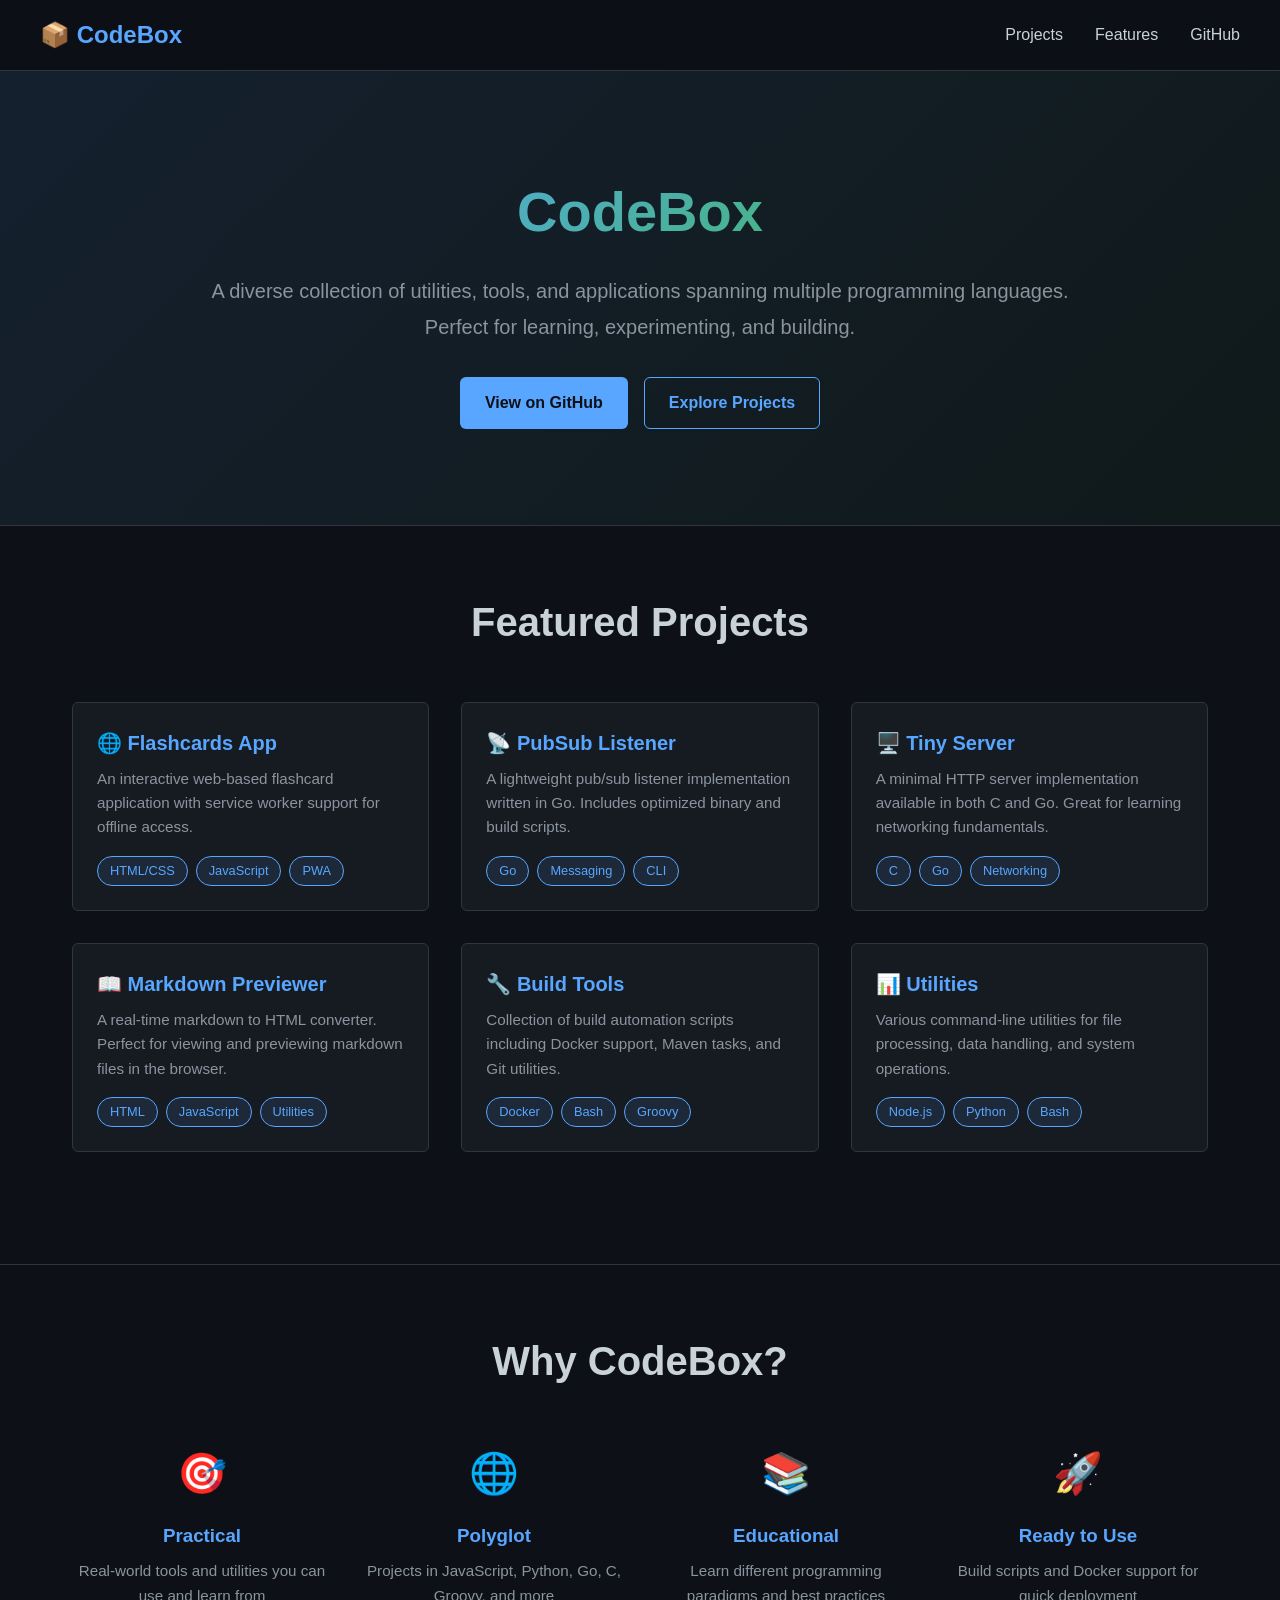
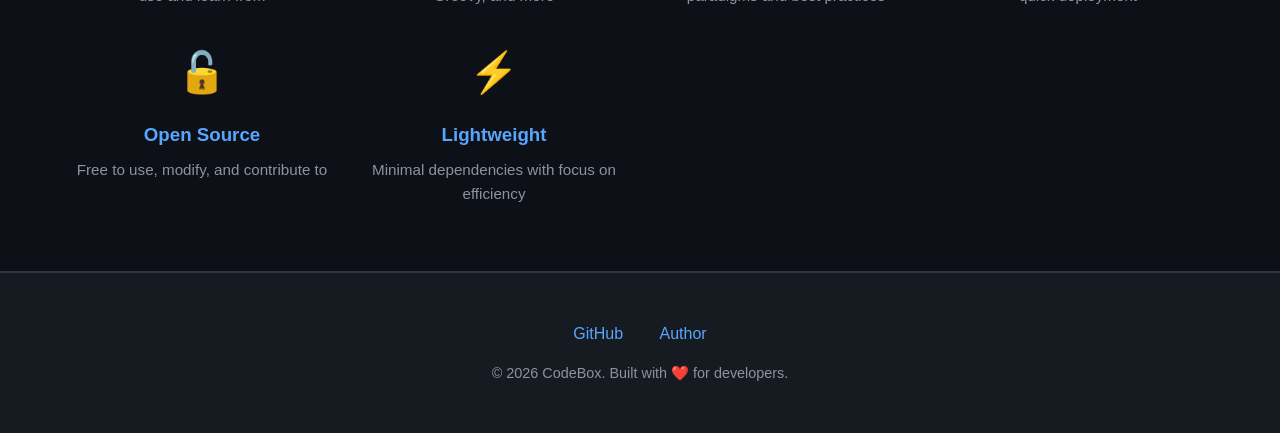
==== docs/index.html @ 5e27cca3 "feat: add initial HTML structure and styling for CodeBox homepage" ====
<!DOCTYPE html>
<html lang="en">
<head>
    <meta charset="UTF-8">
    <meta name="viewport" content="width=device-width, initial-scale=1.0">
    <title>CodeBox - Diverse Utilities & Tools Repository</title>
    <style>
        * {
            margin: 0;
            padding: 0;
            box-sizing: border-box;
        }

        :root {
            --primary: #0d1117;
            --secondary: #161b22;
            --tertiary: #21262d;
            --accent: #58a6ff;
            --accent-hover: #79c0ff;
            --text: #c9d1d9;
            --text-secondary: #8b949e;
            --success: #3fb950;
            --border: #30363d;
        }

        html {
            scroll-behavior: smooth;
        }

        body {
            font-family: -apple-system, BlinkMacSystemFont, 'Segoe UI', Helvetica, Arial, sans-serif;
            background-color: var(--primary);
            color: var(--text);
            line-height: 1.6;
        }

        /* Navigation */
        nav {
            position: sticky;
            top: 0;
            background: rgba(13, 17, 23, 0.95);
            backdrop-filter: blur(10px);
            border-bottom: 1px solid var(--border);
            padding: 1rem 2rem;
            z-index: 1000;
        }

        .nav-container {
            max-width: 1200px;
            margin: 0 auto;
            display: flex;
            justify-content: space-between;
            align-items: center;
        }

        .nav-logo {
            font-size: 1.5rem;
            font-weight: bold;
            color: var(--accent);
            text-decoration: none;
        }

        .nav-links {
            display: flex;
            gap: 2rem;
            list-style: none;
        }

        .nav-links a {
            color: var(--text);
            text-decoration: none;
            transition: color 0.3s;
        }

        .nav-links a:hover {
            color: var(--accent-hover);
        }

        /* Hero Section */
        .hero {
            background: linear-gradient(135deg, rgba(88, 166, 255, 0.1) 0%, rgba(63, 185, 80, 0.05) 100%);
            border-bottom: 1px solid var(--border);
            padding: 6rem 2rem;
            text-align: center;
        }

        .hero-container {
            max-width: 900px;
            margin: 0 auto;
        }

        .hero h1 {
            font-size: 3.5rem;
            margin-bottom: 1rem;
            background: linear-gradient(135deg, var(--accent) 0%, var(--success) 100%);
            -webkit-background-clip: text;
            -webkit-text-fill-color: transparent;
            background-clip: text;
        }

        .hero p {
            font-size: 1.25rem;
            color: var(--text-secondary);
            margin-bottom: 2rem;
            line-height: 1.8;
        }

        .hero-buttons {
            display: flex;
            gap: 1rem;
            justify-content: center;
            flex-wrap: wrap;
        }

        .btn {
            padding: 0.75rem 1.5rem;
            border-radius: 6px;
            text-decoration: none;
            font-weight: 600;
            transition: all 0.3s;
            border: 1px solid transparent;
            cursor: pointer;
        }

        .btn-primary {
            background-color: var(--accent);
            color: var(--primary);
        }

        .btn-primary:hover {
            background-color: var(--accent-hover);
            transform: translateY(-2px);
        }

        .btn-secondary {
            background-color: transparent;
            color: var(--accent);
            border-color: var(--accent);
        }

        .btn-secondary:hover {
            background-color: rgba(88, 166, 255, 0.1);
            transform: translateY(-2px);
        }

        /* Main Content */
        .container {
            max-width: 1200px;
            margin: 0 auto;
            padding: 0 2rem;
        }

        /* Projects Section */
        .projects {
            padding: 4rem 2rem;
            border-bottom: 1px solid var(--border);
        }

        .section-title {
            font-size: 2.5rem;
            margin-bottom: 3rem;
            text-align: center;
        }

        .projects-grid {
            display: grid;
            grid-template-columns: repeat(auto-fit, minmax(300px, 1fr));
            gap: 2rem;
            margin-bottom: 3rem;
        }

        .project-card {
            background: var(--secondary);
            border: 1px solid var(--border);
            border-radius: 6px;
            padding: 1.5rem;
            transition: all 0.3s;
            position: relative;
            overflow: hidden;
        }

        .project-card::before {
            content: '';
            position: absolute;
            top: 0;
            left: 0;
            right: 0;
            height: 3px;
            background: linear-gradient(90deg, var(--accent), var(--success));
            transform: scaleX(0);
            transform-origin: left;
            transition: transform 0.3s;
        }

        .project-card:hover {
            border-color: var(--accent);
            background: var(--tertiary);
            transform: translateY(-4px);
        }

        .project-card:hover::before {
            transform: scaleX(1);
        }

        .project-card h3 {
            color: var(--accent);
            margin-bottom: 0.5rem;
            font-size: 1.25rem;
        }

        .project-card p {
            color: var(--text-secondary);
            margin-bottom: 1rem;
            font-size: 0.95rem;
        }

        .project-tags {
            display: flex;
            gap: 0.5rem;
            flex-wrap: wrap;
        }

        .tag {
            background: rgba(88, 166, 255, 0.1);
            color: var(--accent);
            padding: 0.25rem 0.75rem;
            border-radius: 20px;
            font-size: 0.8rem;
            border: 1px solid var(--accent);
        }

        /* Features Section */
        .features {
            padding: 4rem 2rem;
            border-bottom: 1px solid var(--border);
        }

        .features-grid {
            display: grid;
            grid-template-columns: repeat(auto-fit, minmax(250px, 1fr));
            gap: 2rem;
        }

        .feature-item {
            text-align: center;
        }

        .feature-icon {
            font-size: 2.5rem;
            margin-bottom: 1rem;
        }

        .feature-item h3 {
            margin-bottom: 0.5rem;
            color: var(--accent);
        }

        .feature-item p {
            color: var(--text-secondary);
            font-size: 0.95rem;
        }

        /* Footer */
        footer {
            background: var(--secondary);
            border-top: 1px solid var(--border);
            padding: 3rem 2rem;
            text-align: center;
        }

        .footer-content {
            max-width: 1200px;
            margin: 0 auto;
        }

        .footer-links {
            margin-bottom: 1rem;
        }

        .footer-links a {
            color: var(--accent);
            text-decoration: none;
            margin: 0 1rem;
            transition: color 0.3s;
        }

        .footer-links a:hover {
            color: var(--accent-hover);
        }

        .footer-text {
            color: var(--text-secondary);
            font-size: 0.9rem;
        }

        /* Responsive */
        @media (max-width: 768px) {
            .hero h1 {
                font-size: 2rem;
            }

            .hero p {
                font-size: 1rem;
            }

            .nav-links {
                gap: 1rem;
                font-size: 0.9rem;
            }

            .hero-buttons {
                flex-direction: column;
            }

            .btn {
                width: 100%;
            }
        }

        /* Scroll animations */
        @keyframes fadeInUp {
            from {
                opacity: 0;
                transform: translateY(20px);
            }
            to {
                opacity: 1;
                transform: translateY(0);
            }
        }

        .project-card {
            animation: fadeInUp 0.6s ease-out backwards;
        }

        .project-card:nth-child(1) { animation-delay: 0.1s; }
        .project-card:nth-child(2) { animation-delay: 0.2s; }
        .project-card:nth-child(3) { animation-delay: 0.3s; }
        .project-card:nth-child(4) { animation-delay: 0.4s; }
        .project-card:nth-child(5) { animation-delay: 0.5s; }
    </style>
</head>
<body>
    <!-- Navigation -->
    <nav>
        <div class="nav-container">
            <a href="#" class="nav-logo">📦 CodeBox</a>
            <ul class="nav-links">
                <li><a href="#projects">Projects</a></li>
                <li><a href="#features">Features</a></li>
                <li><a href="https://github.com/anusrnm/codebox" target="_blank">GitHub</a></li>
            </ul>
        </div>
    </nav>

    <!-- Hero Section -->
    <section class="hero">
        <div class="hero-container">
            <h1>CodeBox</h1>
            <p>A diverse collection of utilities, tools, and applications spanning multiple programming languages. Perfect for learning, experimenting, and building.</p>
            <div class="hero-buttons">
                <a href="https://github.com/anusrnm/codebox" class="btn btn-primary">View on GitHub</a>
                <a href="#projects" class="btn btn-secondary">Explore Projects</a>
            </div>
        </div>
    </section>

    <!-- Projects Section -->
    <section class="projects" id="projects">
        <div class="container">
            <h2 class="section-title">Featured Projects</h2>
            <div class="projects-grid">
                <div class="project-card">
                    <h3>🌐 Flashcards App</h3>
                    <p>An interactive web-based flashcard application with service worker support for offline access.</p>
                    <div class="project-tags">
                        <span class="tag">HTML/CSS</span>
                        <span class="tag">JavaScript</span>
                        <span class="tag">PWA</span>
                    </div>
                </div>

                <div class="project-card">
                    <h3>📡 PubSub Listener</h3>
                    <p>A lightweight pub/sub listener implementation written in Go. Includes optimized binary and build scripts.</p>
                    <div class="project-tags">
                        <span class="tag">Go</span>
                        <span class="tag">Messaging</span>
                        <span class="tag">CLI</span>
                    </div>
                </div>

                <div class="project-card">
                    <h3>🖥️ Tiny Server</h3>
                    <p>A minimal HTTP server implementation available in both C and Go. Great for learning networking fundamentals.</p>
                    <div class="project-tags">
                        <span class="tag">C</span>
                        <span class="tag">Go</span>
                        <span class="tag">Networking</span>
                    </div>
                </div>

                <div class="project-card">
                    <h3>📖 Markdown Previewer</h3>
                    <p>A real-time markdown to HTML converter. Perfect for viewing and previewing markdown files in the browser.</p>
                    <div class="project-tags">
                        <span class="tag">HTML</span>
                        <span class="tag">JavaScript</span>
                        <span class="tag">Utilities</span>
                    </div>
                </div>

                <div class="project-card">
                    <h3>🔧 Build Tools</h3>
                    <p>Collection of build automation scripts including Docker support, Maven tasks, and Git utilities.</p>
                    <div class="project-tags">
                        <span class="tag">Docker</span>
                        <span class="tag">Bash</span>
                        <span class="tag">Groovy</span>
                    </div>
                </div>

                <div class="project-card">
                    <h3>📊 Utilities</h3>
                    <p>Various command-line utilities for file processing, data handling, and system operations.</p>
                    <div class="project-tags">
                        <span class="tag">Node.js</span>
                        <span class="tag">Python</span>
                        <span class="tag">Bash</span>
                    </div>
                </div>
            </div>
        </div>
    </section>

    <!-- Features Section -->
    <section class="features" id="features">
        <div class="container">
            <h2 class="section-title">Why CodeBox?</h2>
            <div class="features-grid">
                <div class="feature-item">
                    <div class="feature-icon">🎯</div>
                    <h3>Practical</h3>
                    <p>Real-world tools and utilities you can use and learn from</p>
                </div>
                <div class="feature-item">
                    <div class="feature-icon">🌐</div>
                    <h3>Polyglot</h3>
                    <p>Projects in JavaScript, Python, Go, C, Groovy, and more</p>
                </div>
                <div class="feature-item">
                    <div class="feature-icon">📚</div>
                    <h3>Educational</h3>
                    <p>Learn different programming paradigms and best practices</p>
                </div>
                <div class="feature-item">
                    <div class="feature-icon">🚀</div>
                    <h3>Ready to Use</h3>
                    <p>Build scripts and Docker support for quick deployment</p>
                </div>
                <div class="feature-item">
                    <div class="feature-icon">🔓</div>
                    <h3>Open Source</h3>
                    <p>Free to use, modify, and contribute to</p>
                </div>
                <div class="feature-item">
                    <div class="feature-icon">⚡</div>
                    <h3>Lightweight</h3>
                    <p>Minimal dependencies with focus on efficiency</p>
                </div>
            </div>
        </div>
    </section>

    <!-- Footer -->
    <footer>
        <div class="footer-content">
            <div class="footer-links">
                <a href="https://github.com/anusrnm/codebox" target="_blank">GitHub</a>
                <a href="https://github.com/anusrnm" target="_blank">Author</a>
            </div>
            <p class="footer-text">© 2026 CodeBox. Built with ❤️ for developers.</p>
        </div>
    </footer>
</body>
</html>
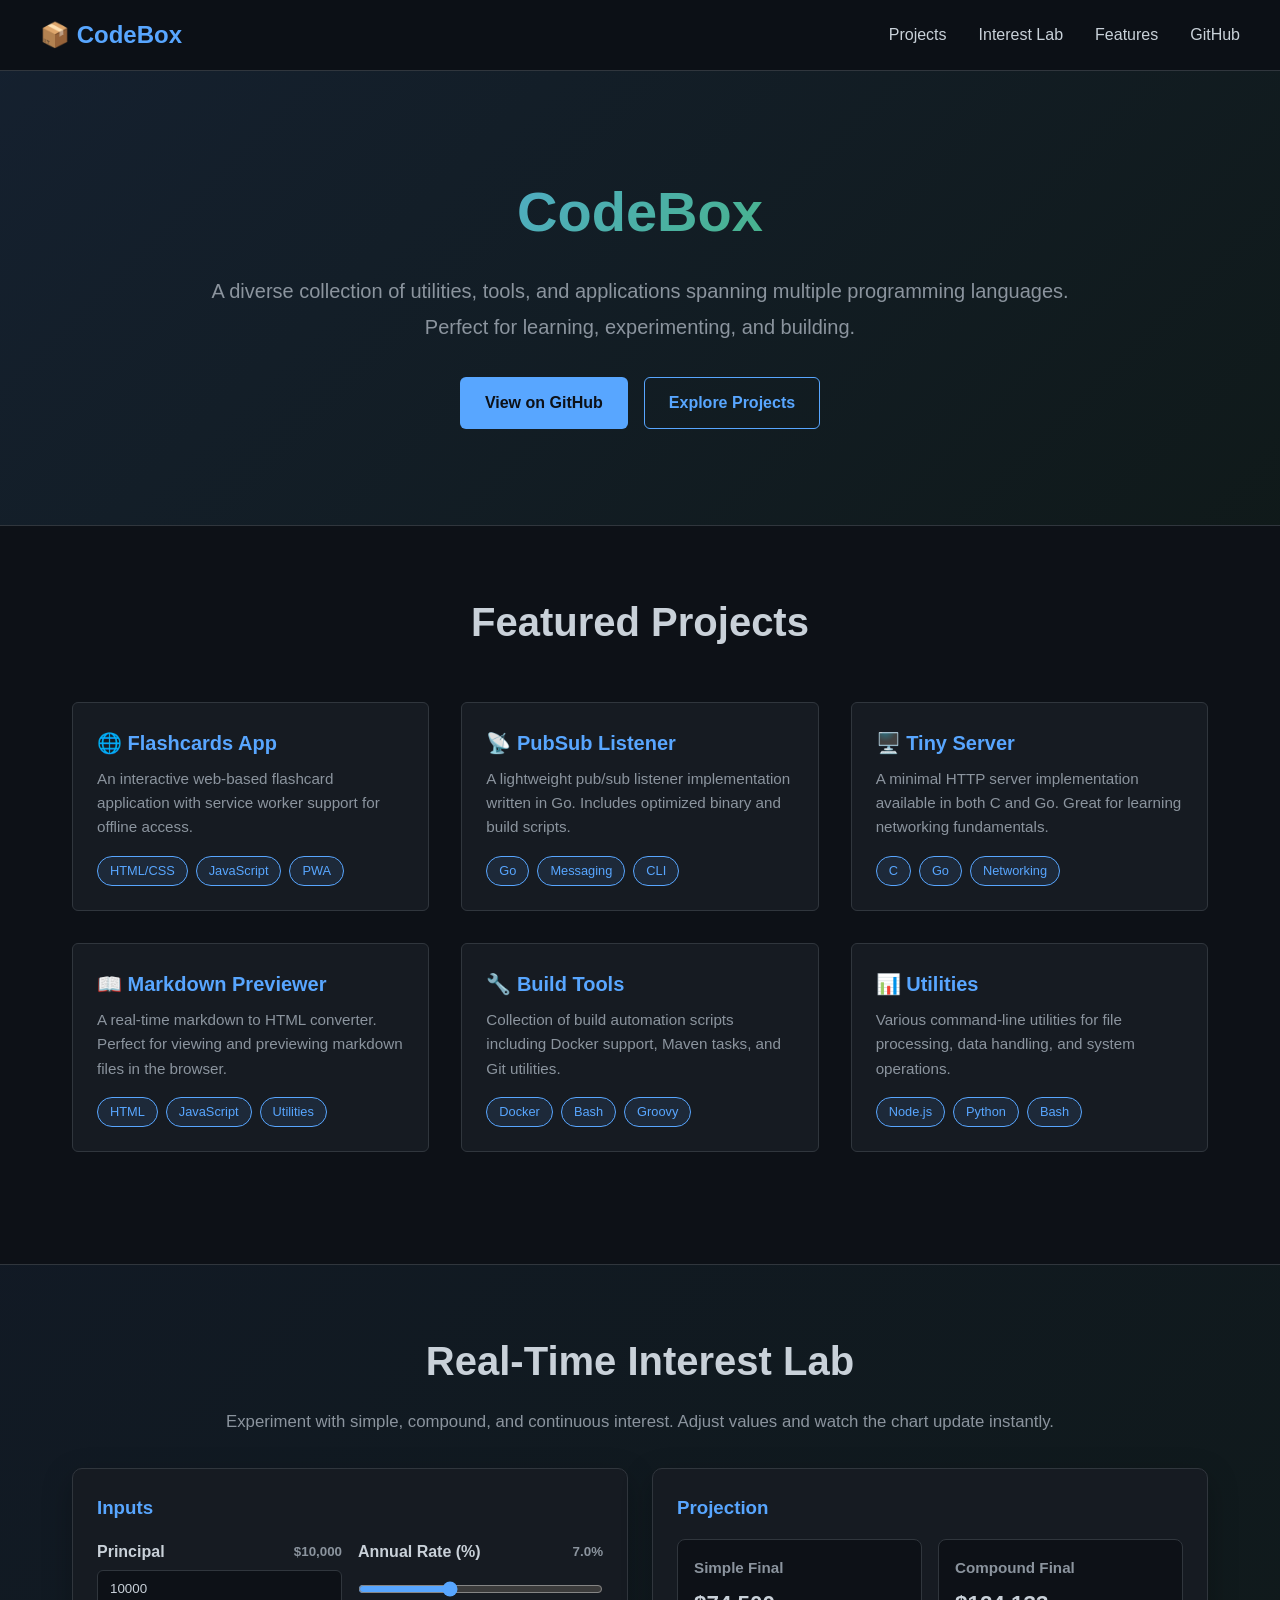
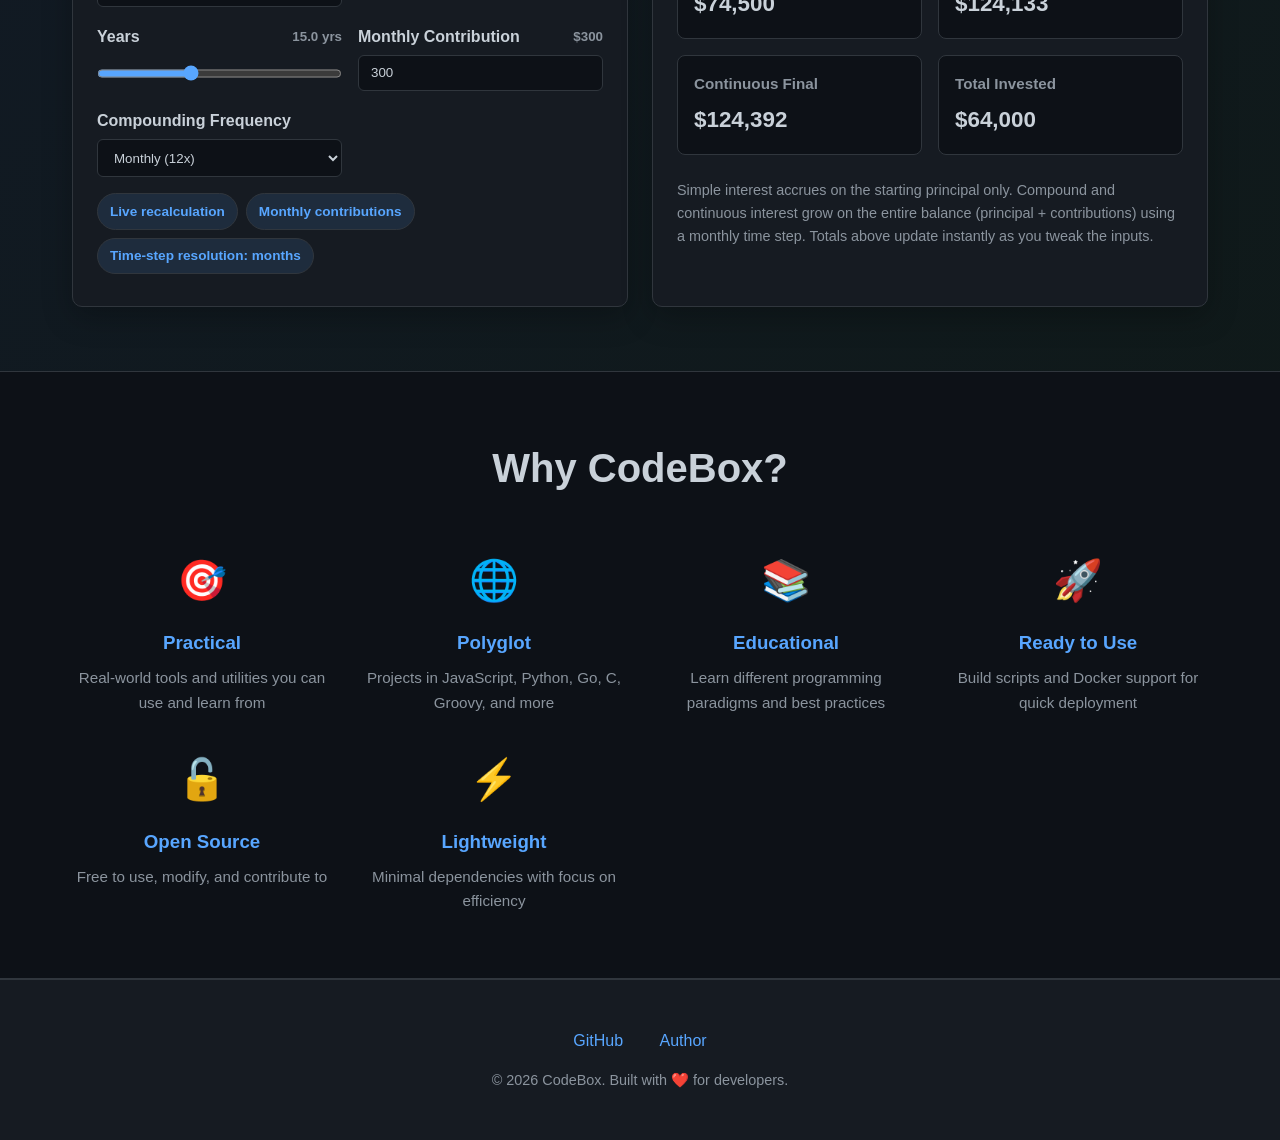
==== commit 8c1576fd: "feat: add Interest Lab section with real-time interest calculations and projections" ====
--- a/docs/index.html
+++ b/docs/index.html
@@ -291,6 +291,130 @@
         .footer-text {
             color: var(--text-secondary);
             font-size: 0.9rem;
+        }
+
+        /* Interest Lab */
+        .interest {
+            padding: 4rem 2rem;
+            border-bottom: 1px solid var(--border);
+            background: linear-gradient(135deg, rgba(88, 166, 255, 0.06) 0%, rgba(63, 185, 80, 0.05) 100%);
+        }
+
+        .interest .section-title {
+            margin-bottom: 1rem;
+        }
+
+        .section-lead {
+            color: var(--text-secondary);
+            text-align: center;
+            margin-bottom: 2rem;
+            font-size: 1.05rem;
+        }
+
+        .interest-grid {
+            display: grid;
+            grid-template-columns: repeat(auto-fit, minmax(320px, 1fr));
+            gap: 1.5rem;
+        }
+
+        .panel {
+            background: var(--secondary);
+            border: 1px solid var(--border);
+            border-radius: 10px;
+            padding: 1.5rem;
+            box-shadow: 0 10px 30px rgba(0, 0, 0, 0.25);
+        }
+
+        .panel h3 {
+            color: var(--accent);
+            margin-bottom: 1rem;
+        }
+
+        .controls-grid {
+            display: grid;
+            grid-template-columns: repeat(auto-fit, minmax(240px, 1fr));
+            gap: 1rem;
+        }
+
+        .field {
+            display: flex;
+            flex-direction: column;
+            gap: 0.35rem;
+        }
+
+        .field label {
+            color: var(--text);
+            font-weight: 600;
+            display: flex;
+            justify-content: space-between;
+            align-items: center;
+        }
+
+        .field small {
+            color: var(--text-secondary);
+        }
+
+        .field input,
+        .field select {
+            background: var(--primary);
+            border: 1px solid var(--border);
+            color: var(--text);
+            padding: 0.6rem 0.75rem;
+            border-radius: 6px;
+            outline: none;
+        }
+
+        .field input[type="range"] {
+            accent-color: var(--accent);
+            cursor: pointer;
+        }
+
+        .chips {
+            display: flex;
+            gap: 0.5rem;
+            flex-wrap: wrap;
+            margin: 1rem 0 0.5rem;
+        }
+
+        .chip {
+            background: rgba(88, 166, 255, 0.12);
+            color: var(--accent);
+            padding: 0.4rem 0.75rem;
+            border-radius: 999px;
+            border: 1px solid var(--border);
+            font-size: 0.85rem;
+            font-weight: 600;
+        }
+
+        .results-grid {
+            display: grid;
+            grid-template-columns: repeat(auto-fit, minmax(200px, 1fr));
+            gap: 1rem;
+            margin: 1rem 0 1.5rem;
+        }
+
+        .metric {
+            background: var(--primary);
+            border: 1px solid var(--border);
+            border-radius: 8px;
+            padding: 1rem;
+        }
+
+        .metric h4 {
+            color: var(--text-secondary);
+            font-size: 0.95rem;
+            margin-bottom: 0.35rem;
+        }
+
+        .metric .value {
+            font-size: 1.4rem;
+            font-weight: 700;
+        }
+
+        .note {
+            color: var(--text-secondary);
+            font-size: 0.9rem;
+            margin-top: 0.5rem;
         }
 
         /* Responsive */
@@ -347,6 +471,7 @@
             <a href="#" class="nav-logo">📦 CodeBox</a>
             <ul class="nav-links">
                 <li><a href="#projects">Projects</a></li>
+                <li><a href="#interest">Interest Lab</a></li>
                 <li><a href="#features">Features</a></li>
                 <li><a href="https://github.com/anusrnm/codebox" target="_blank">GitHub</a></li>
             </ul>
@@ -433,6 +558,81 @@
         </div>
     </section>
 
+    <!-- Interest Calculator Section -->
+    <section class="interest" id="interest">
+        <div class="container">
+            <h2 class="section-title">Real-Time Interest Lab</h2>
+            <p class="section-lead">Experiment with simple, compound, and continuous interest. Adjust values and watch the chart update instantly.</p>
+
+            <div class="interest-grid">
+                <div class="panel">
+                    <h3>Inputs</h3>
+                    <form id="interestForm" class="controls-grid">
+                        <div class="field">
+                            <label for="principal">Principal <small id="principalLabel"></small></label>
+                            <input type="number" id="principal" name="principal" min="0" step="100" value="10000">
+                        </div>
+
+                        <div class="field">
+                            <label for="rate">Annual Rate (%) <small id="rateLabel"></small></label>
+                            <input type="range" id="rate" name="rate" min="0" max="20" step="0.1" value="7">
+                        </div>
+
+                        <div class="field">
+                            <label for="years">Years <small id="yearsLabel"></small></label>
+                            <input type="range" id="years" name="years" min="1" max="40" step="0.5" value="15">
+                        </div>
+
+                        <div class="field">
+                            <label for="contribution">Monthly Contribution <small id="contributionLabel"></small></label>
+                            <input type="number" id="contribution" name="contribution" min="0" step="50" value="300">
+                        </div>
+
+                        <div class="field">
+                            <label for="frequency">Compounding Frequency</label>
+                            <select id="frequency" name="frequency">
+                                <option value="1">Annual (1x)</option>
+                                <option value="4">Quarterly (4x)</option>
+                                <option value="12" selected>Monthly (12x)</option>
+                                <option value="365">Daily (365x)</option>
+                            </select>
+                        </div>
+                    </form>
+
+                    <div class="chips" aria-hidden="true">
+                        <span class="chip">Live recalculation</span>
+                        <span class="chip">Monthly contributions</span>
+                        <span class="chip">Time-step resolution: months</span>
+                    </div>
+                </div>
+
+                <div class="panel">
+                    <h3>Projection</h3>
+                    <div class="results-grid">
+                        <div class="metric">
+                            <h4>Simple Final</h4>
+                            <div class="value" id="simpleTotal">$0</div>
+                        </div>
+                        <div class="metric">
+                            <h4>Compound Final</h4>
+                            <div class="value" id="compoundTotal">$0</div>
+                        </div>
+                        <div class="metric">
+                            <h4>Continuous Final</h4>
+                            <div class="value" id="continuousTotal">$0</div>
+                        </div>
+                        <div class="metric">
+                            <h4>Total Invested</h4>
+                            <div class="value" id="contributionTotal">$0</div>
+                        </div>
+                    </div>
+
+                    <p class="note">Simple interest accrues on the starting principal only. Compound and continuous interest grow on the entire balance (principal + contributions) using a monthly time step. Totals above update instantly as you tweak the inputs.</p>
+                </div>
+            </div>
+        </div>
+    </section>
+
     <!-- Features Section -->
     <section class="features" id="features">
         <div class="container">
@@ -482,5 +682,95 @@
             <p class="footer-text">© 2026 CodeBox. Built with ❤️ for developers.</p>
         </div>
     </footer>
+
+    <script>
+        (() => {
+            const principalInput = document.getElementById('principal');
+            const rateInput = document.getElementById('rate');
+            const yearsInput = document.getElementById('years');
+            const contributionInput = document.getElementById('contribution');
+            const frequencyInput = document.getElementById('frequency');
+
+            const principalLabel = document.getElementById('principalLabel');
+            const rateLabel = document.getElementById('rateLabel');
+            const yearsLabel = document.getElementById('yearsLabel');
+            const contributionLabel = document.getElementById('contributionLabel');
+
+            const simpleTotal = document.getElementById('simpleTotal');
+            const compoundTotal = document.getElementById('compoundTotal');
+            const continuousTotal = document.getElementById('continuousTotal');
+            const contributionTotal = document.getElementById('contributionTotal');
+
+            const formatCurrency = (value) => value.toLocaleString('en-US', {
+                style: 'currency',
+                currency: 'USD',
+                maximumFractionDigits: 0,
+            });
+
+            const clamp = (value, min) => (Number.isFinite(value) && value >= min ? value : min);
+
+            const computeProjection = (principal, rate, years, monthlyContribution, freq) => {
+                const months = Math.max(1, Math.round(years * 12));
+                const rateDecimal = rate / 100;
+                const compoundMonthlyRate = Math.pow(1 + rateDecimal / freq, freq / 12) - 1;
+                const continuousMonthlyRate = Math.exp(rateDecimal / 12) - 1;
+
+                let simpleInterest = 0;
+                let compoundBalance = principal;
+                let continuousBalance = principal;
+
+                for (let month = 1; month <= months; month += 1) {
+                    simpleInterest += principal * (rateDecimal / 12);
+
+                    compoundBalance = (compoundBalance + monthlyContribution) * (1 + compoundMonthlyRate);
+                    continuousBalance = (continuousBalance + monthlyContribution) * (1 + continuousMonthlyRate);
+                }
+
+                const simpleBalance = principal + simpleInterest + monthlyContribution * months;
+
+                return { simpleBalance, compoundBalance, continuousBalance, months };
+            };
+
+            const update = () => {
+                const principal = clamp(Number(principalInput.value), 0);
+                const rate = clamp(Number(rateInput.value), 0);
+                const years = clamp(Number(yearsInput.value), 1);
+                const contribution = clamp(Number(contributionInput.value), 0);
+                const frequency = clamp(Number(frequencyInput.value), 1);
+
+                principalInput.value = principal;
+                rateInput.value = rate;
+                yearsInput.value = years;
+                contributionInput.value = contribution;
+
+                principalLabel.textContent = formatCurrency(principal);
+                rateLabel.textContent = `${rate.toFixed(1)}%`;
+                yearsLabel.textContent = `${years.toFixed(1)} yrs`;
+                contributionLabel.textContent = formatCurrency(contribution);
+
+                const { simpleBalance, compoundBalance, continuousBalance, months } = computeProjection(
+                    principal,
+                    rate,
+                    years,
+                    contribution,
+                    frequency,
+                );
+
+                const totalContributions = principal + contribution * months;
+
+                simpleTotal.textContent = formatCurrency(simpleBalance);
+                compoundTotal.textContent = formatCurrency(compoundBalance);
+                continuousTotal.textContent = formatCurrency(continuousBalance);
+                contributionTotal.textContent = formatCurrency(totalContributions);
+            };
+
+            [principalInput, rateInput, yearsInput, contributionInput, frequencyInput].forEach((input) => {
+                input.addEventListener('input', update);
+                input.addEventListener('change', update);
+            });
+
+            update();
+        })();
+    </script>
 </body>
 </html>
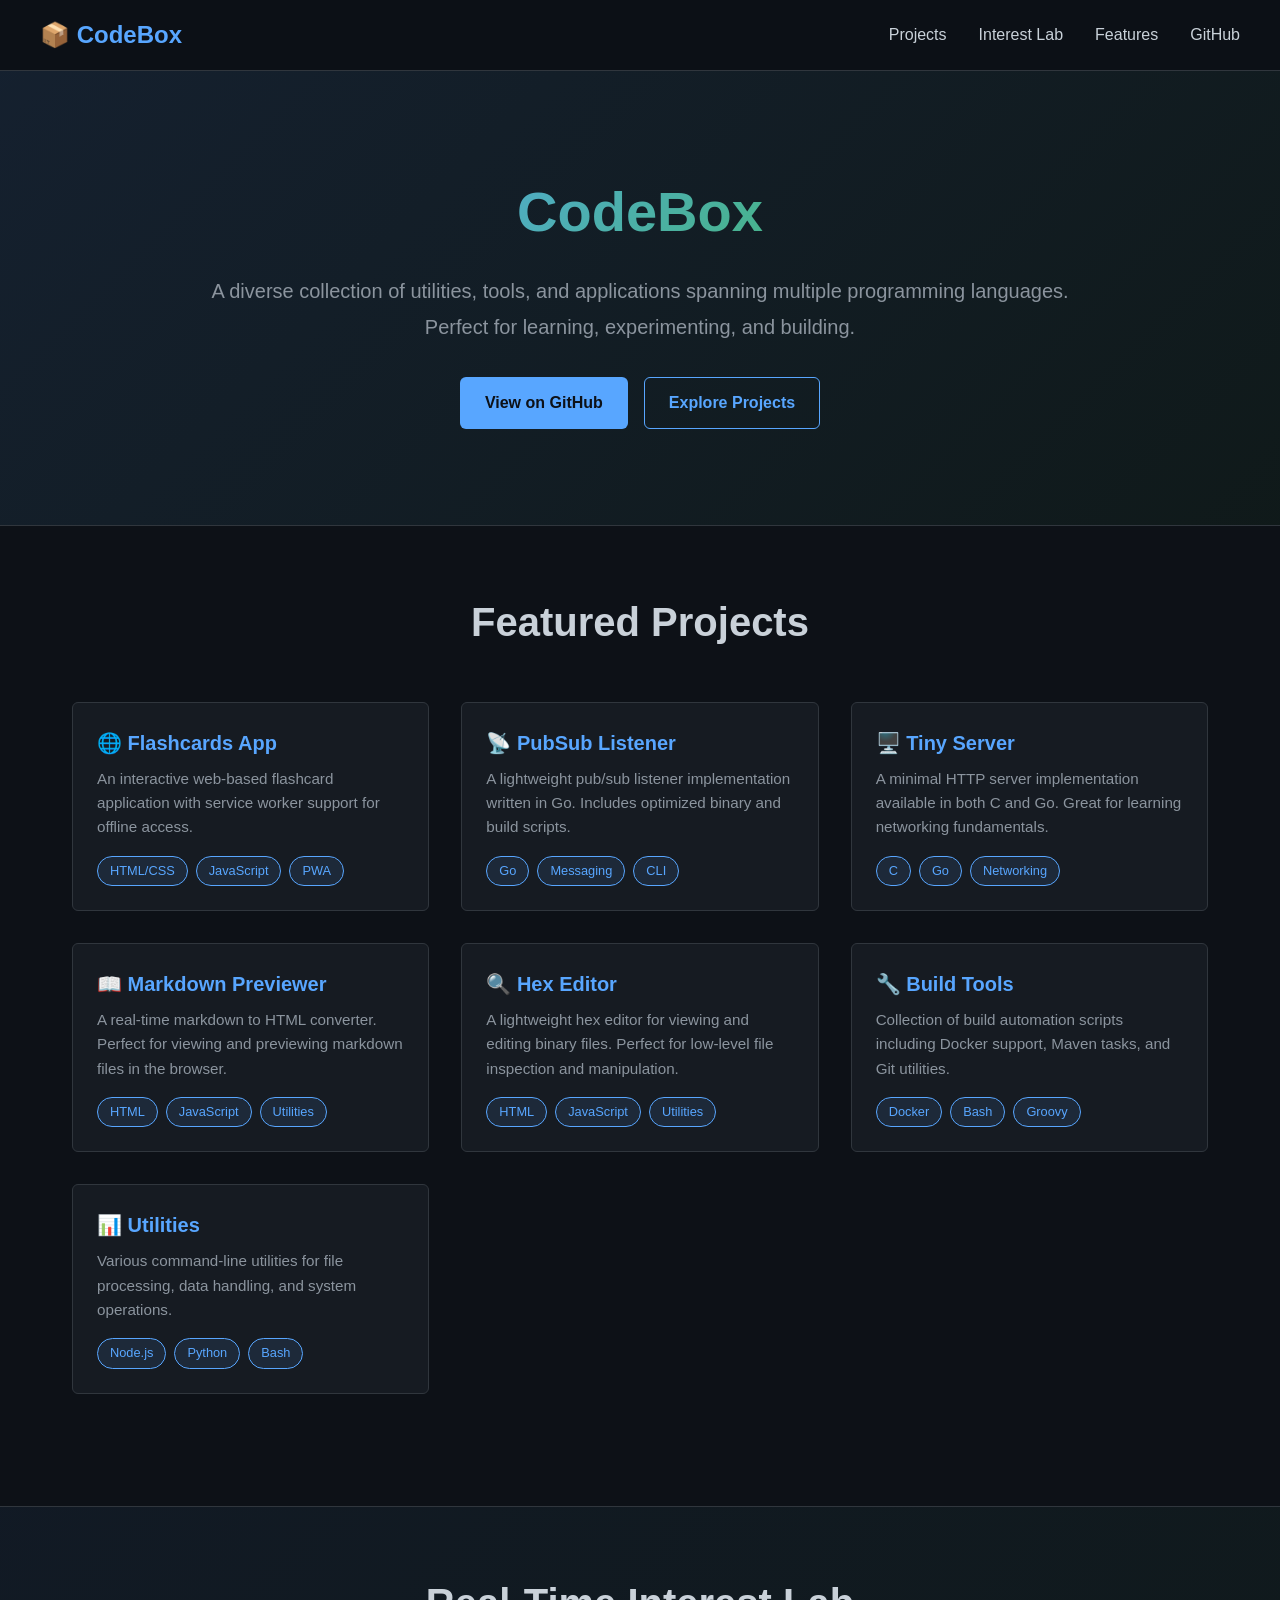
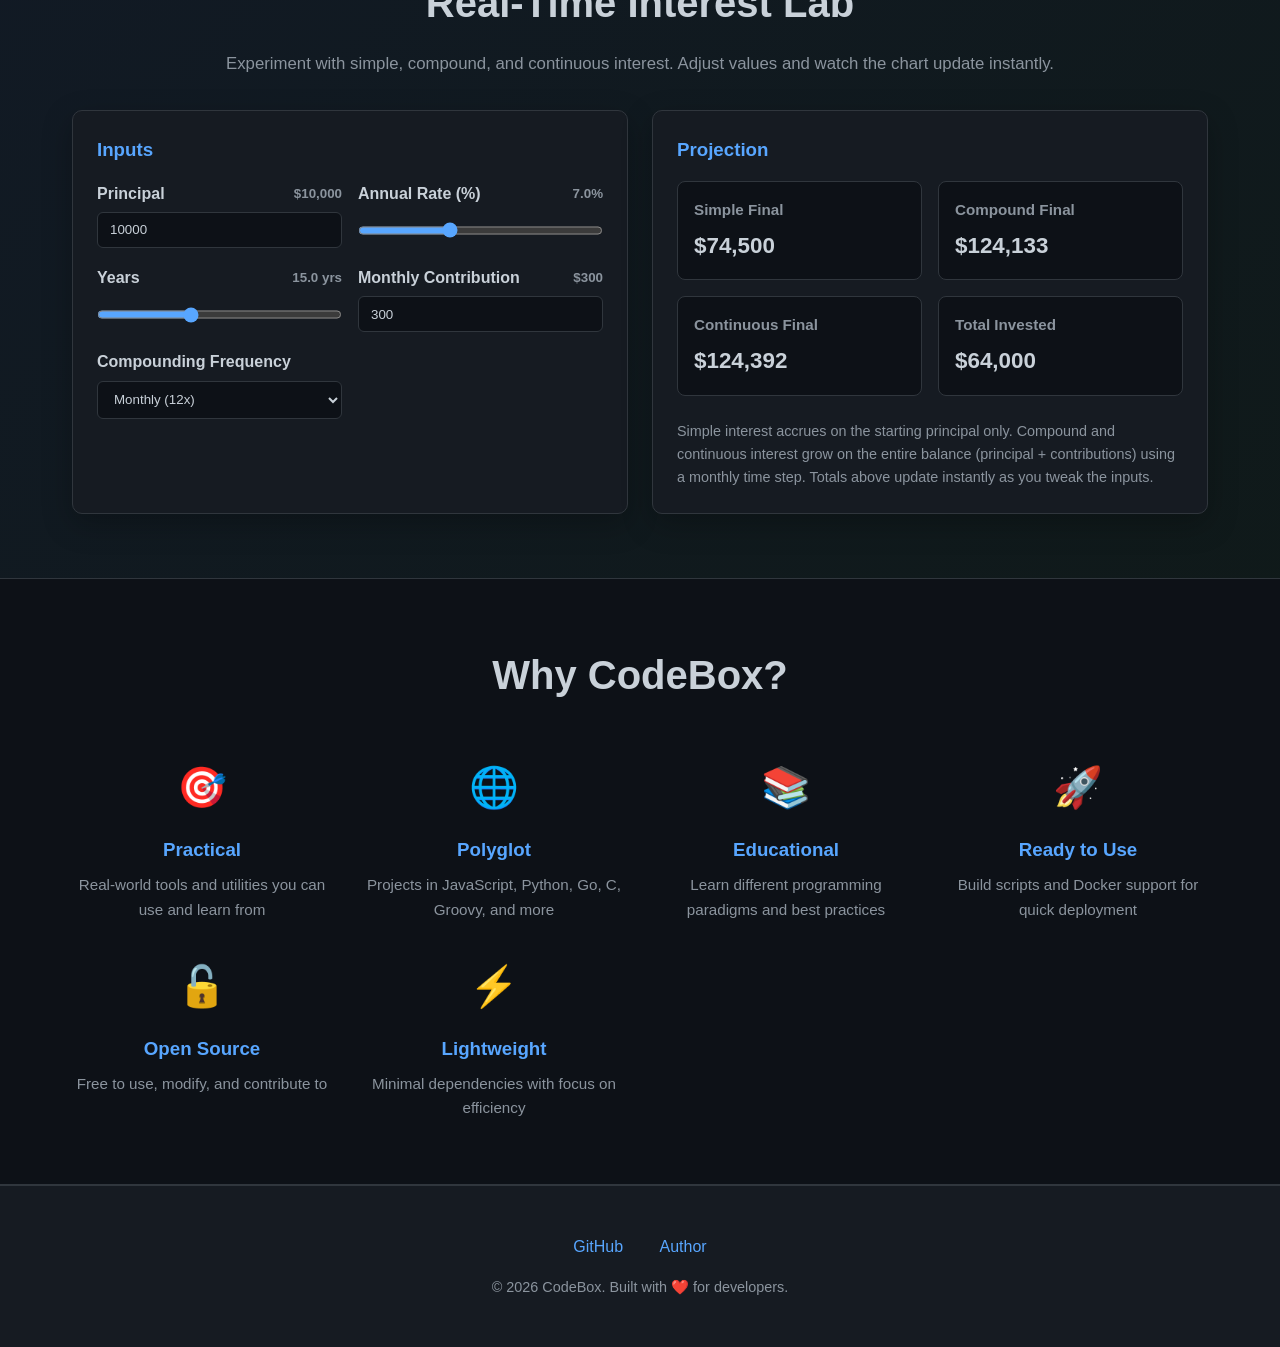
==== commit 1ccb3636: "integrated markdown previewer, hex editor with github pages" ====
--- a/docs/index.html
+++ b/docs/index.html
@@ -202,6 +202,12 @@
             transform: scaleX(1);
         }
 
+        .project-card-link {
+            text-decoration: none;
+            color: inherit;
+            display: block;
+        }
+
         .project-card h3 {
             color: var(--accent);
             margin-bottom: 0.5rem;
@@ -438,6 +444,39 @@
 
             .btn {
                 width: 100%;
+            }
+
+            .projects-grid {
+                grid-template-columns: 1fr;
+                margin-left: auto;
+                margin-right: auto;
+            }
+
+            .project-card {
+                margin-left: auto;
+                margin-right: auto;
+                max-width: 100%;
+            }
+
+            .interest-grid {
+                grid-template-columns: 1fr;
+            }
+
+            .controls-grid {
+                grid-template-columns: 1fr;
+            }
+
+            .results-grid {
+                grid-template-columns: 1fr;
+            }
+
+            .panel {
+                margin-left: auto;
+                margin-right: auto;
+            }
+
+            .features-grid {
+                grid-template-columns: 1fr;
             }
         }
 
@@ -525,7 +564,7 @@
                     </div>
                 </div>
 
-                <div class="project-card">
+                <a href="markdown-previewer.html" class="project-card project-card-link">
                     <h3>📖 Markdown Previewer</h3>
                     <p>A real-time markdown to HTML converter. Perfect for viewing and previewing markdown files in the browser.</p>
                     <div class="project-tags">
@@ -533,7 +572,17 @@
                         <span class="tag">JavaScript</span>
                         <span class="tag">Utilities</span>
                     </div>
-                </div>
+                </a>
+
+                <a href="hex-editor.html" class="project-card project-card-link">
+                    <h3>🔍 Hex Editor</h3>
+                    <p>A lightweight hex editor for viewing and editing binary files. Perfect for low-level file inspection and manipulation.</p>
+                    <div class="project-tags">
+                        <span class="tag">HTML</span>
+                        <span class="tag">JavaScript</span>
+                        <span class="tag">Utilities</span>
+                    </div>
+                </a>
 
                 <div class="project-card">
                     <h3>🔧 Build Tools</h3>
@@ -598,12 +647,6 @@
                             </select>
                         </div>
                     </form>
-
-                    <div class="chips" aria-hidden="true">
-                        <span class="chip">Live recalculation</span>
-                        <span class="chip">Monthly contributions</span>
-                        <span class="chip">Time-step resolution: months</span>
-                    </div>
                 </div>
 
                 <div class="panel">
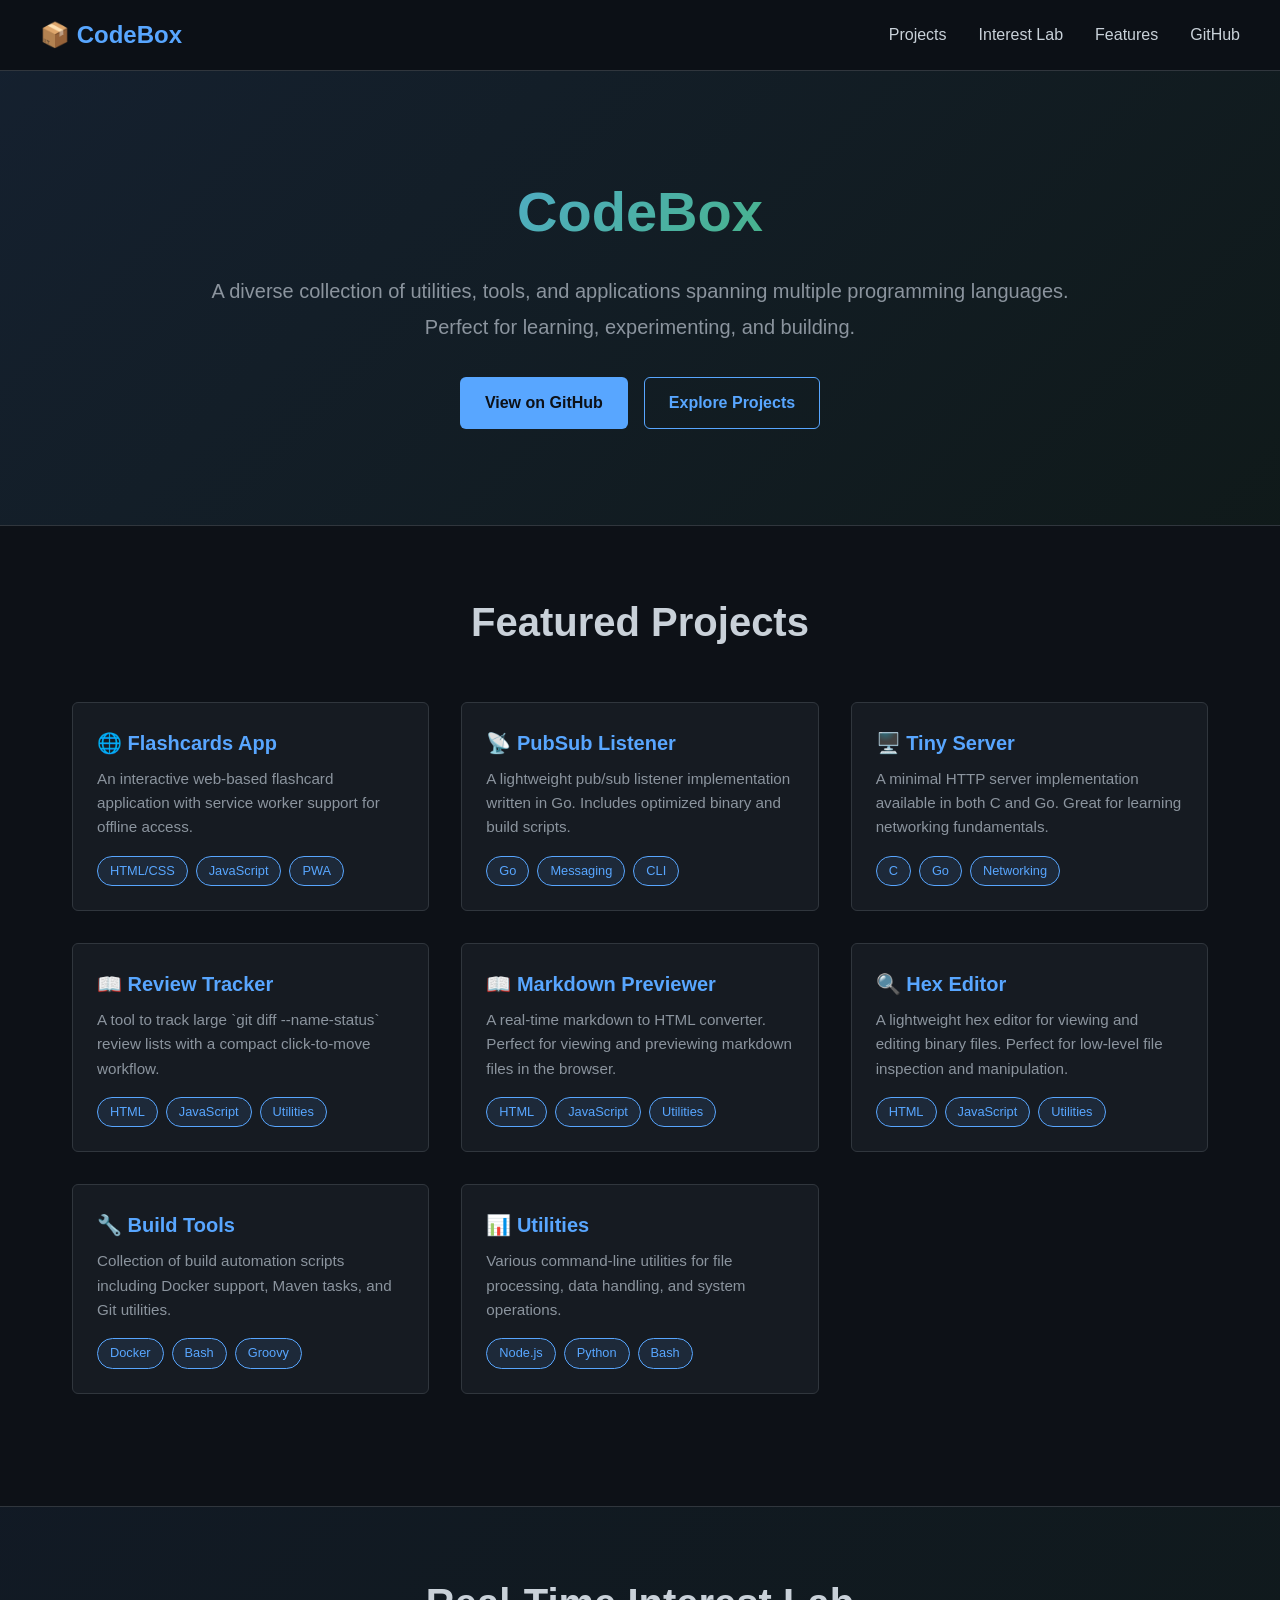
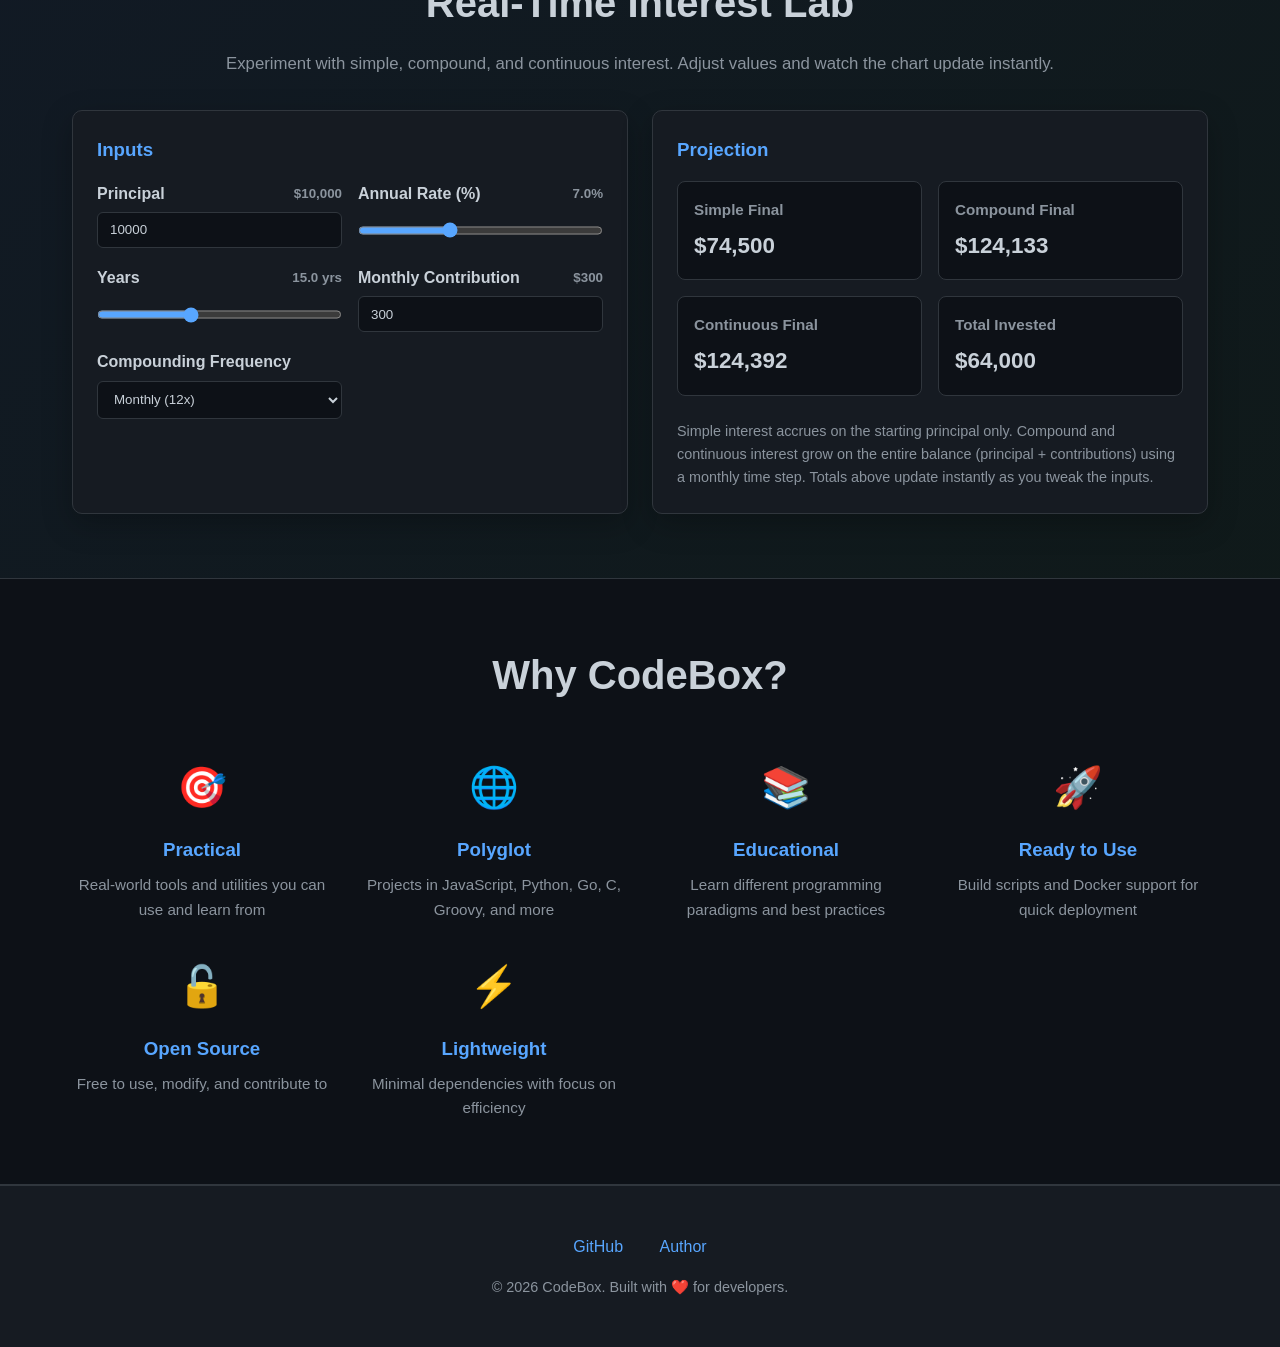
==== commit d3dd12a8: "feat: added review tracker tool" ====
--- a/docs/index.html
+++ b/docs/index.html
@@ -564,6 +564,16 @@
                     </div>
                 </div>
 
+                <a href="review-tracker.html" class="project-card project-card-link">
+                    <h3>📖 Review Tracker</h3>
+                    <p>A tool to track large `git diff --name-status` review lists with a compact click-to-move workflow.</p>
+                    <div class="project-tags">
+                        <span class="tag">HTML</span>
+                        <span class="tag">JavaScript</span>
+                        <span class="tag">Utilities</span>
+                    </div>
+                </a>
+
                 <a href="markdown-previewer.html" class="project-card project-card-link">
                     <h3>📖 Markdown Previewer</h3>
                     <p>A real-time markdown to HTML converter. Perfect for viewing and previewing markdown files in the browser.</p>
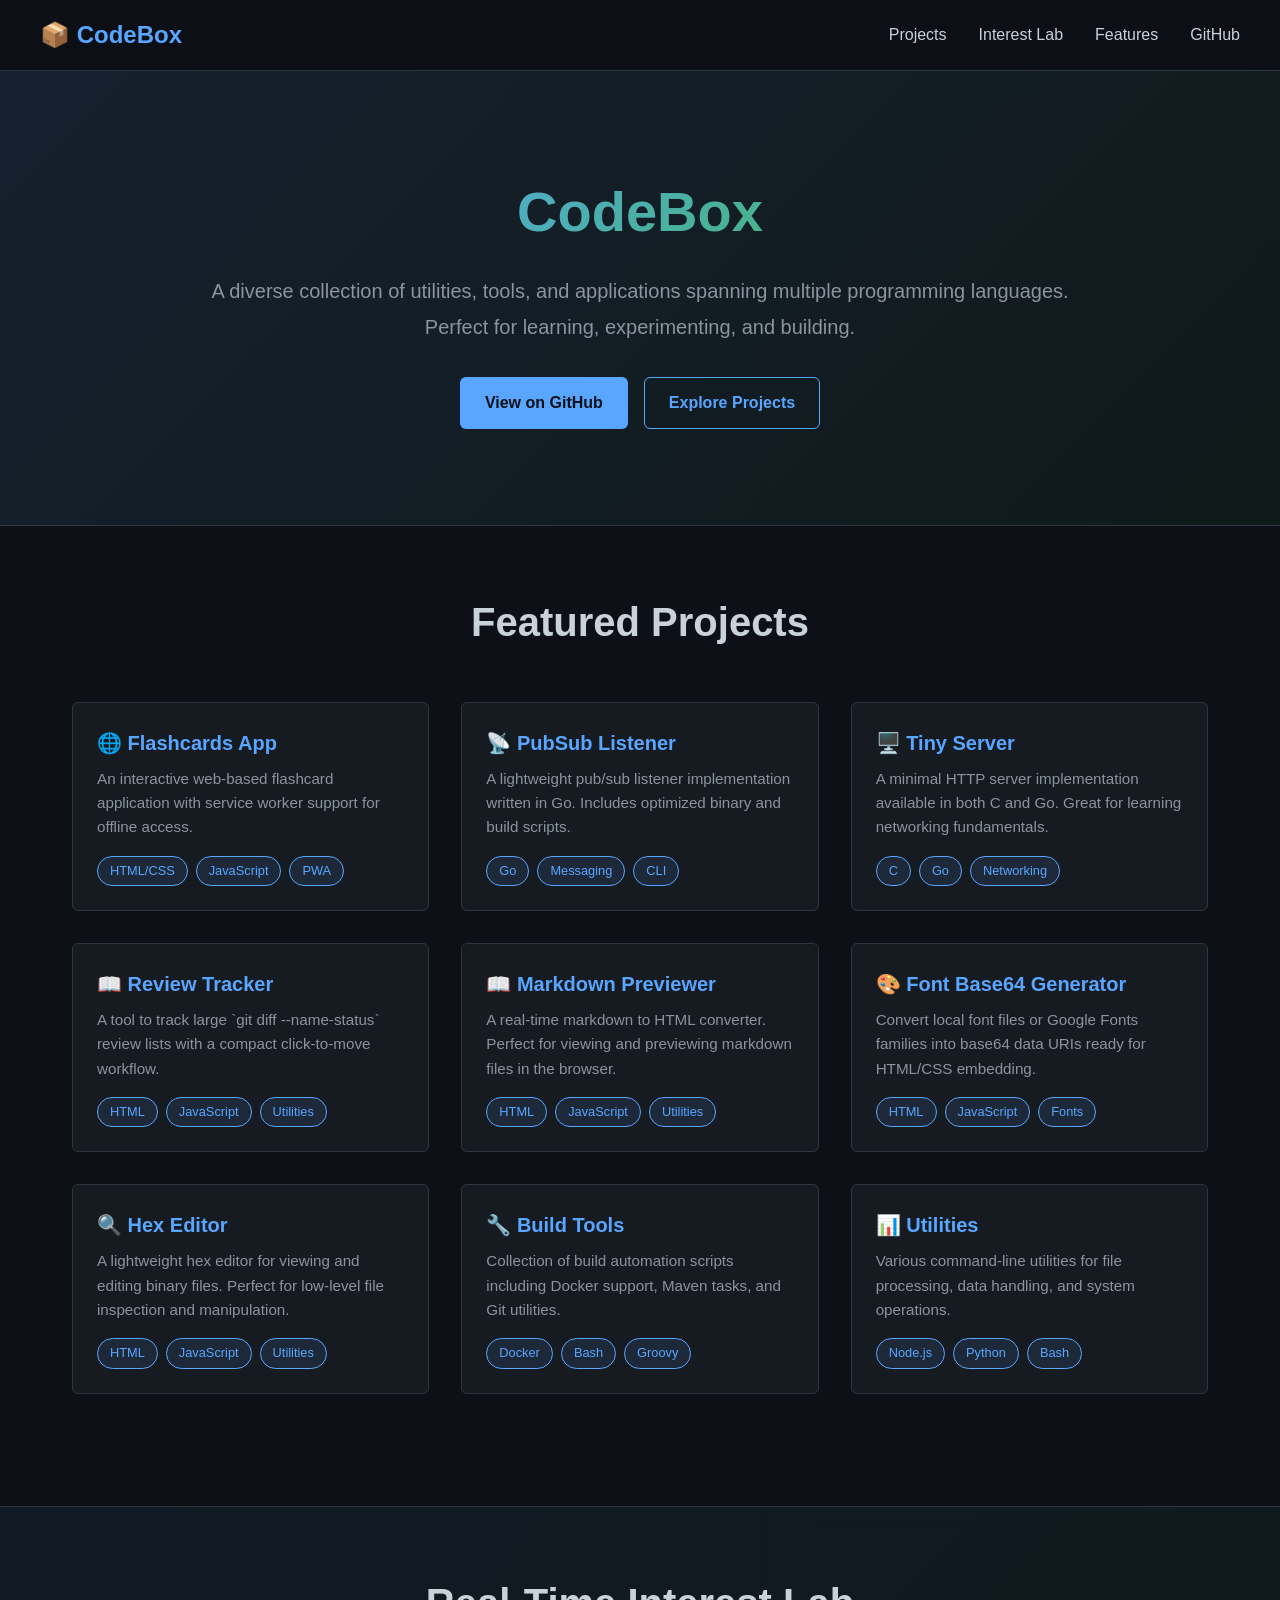
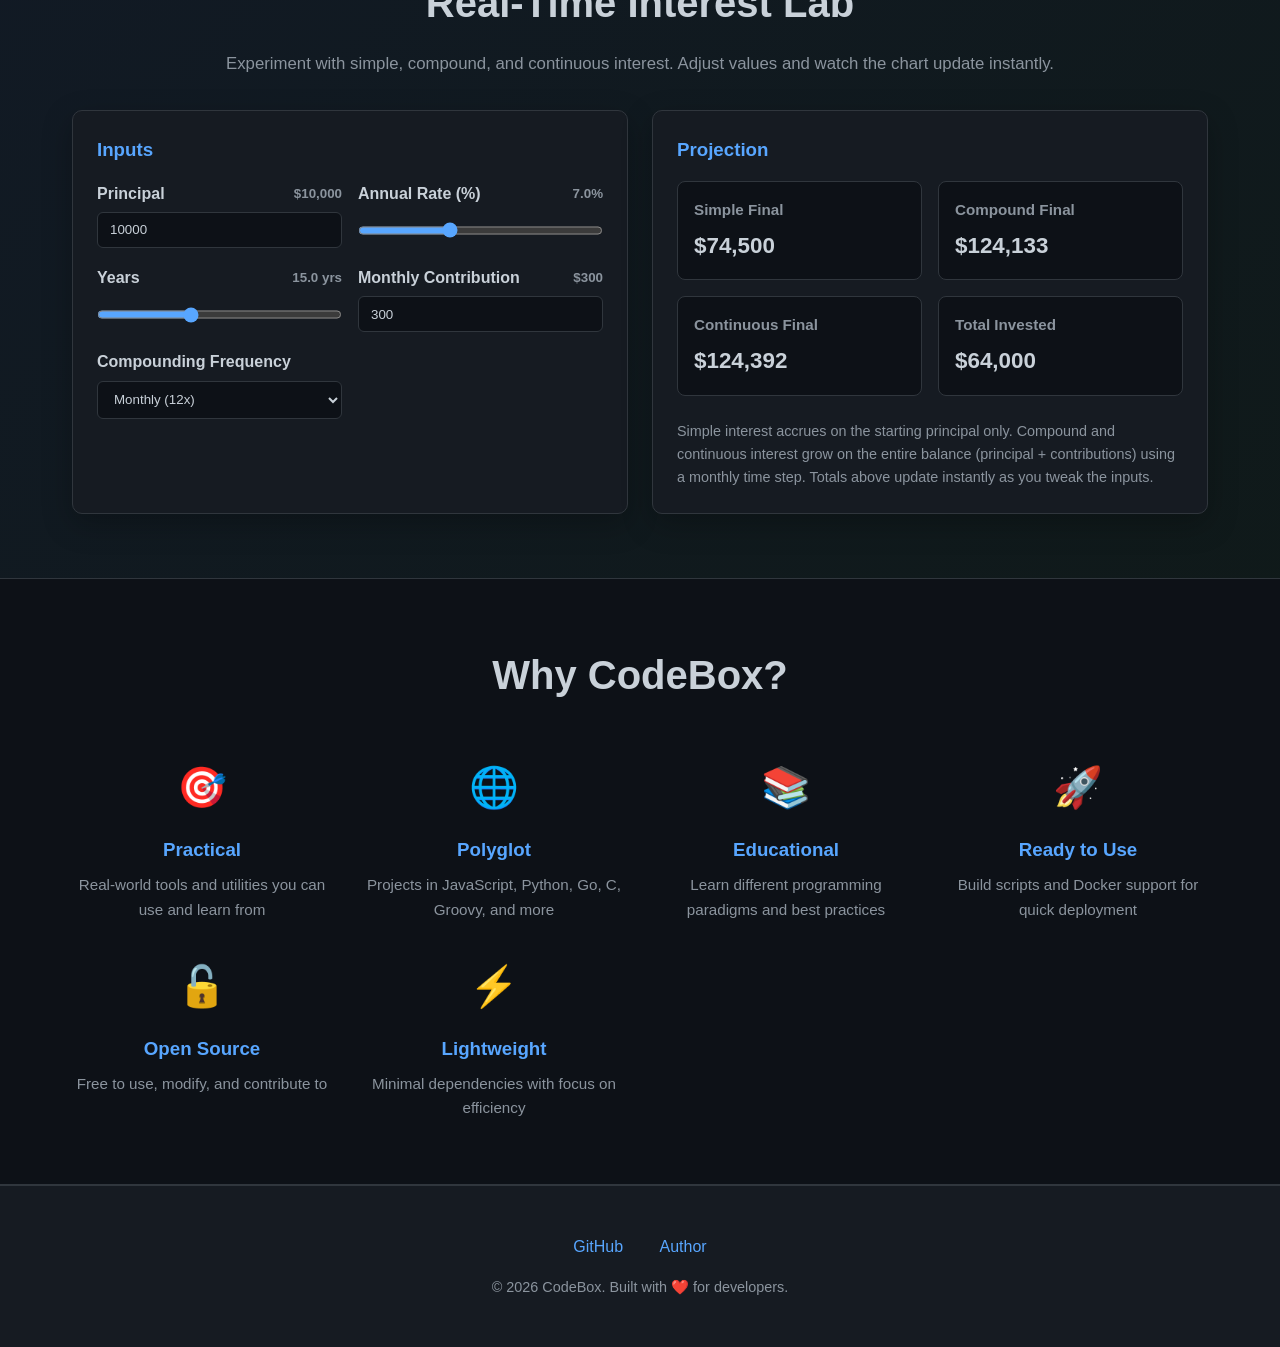
==== commit 49b50893: "feat: add Font Base64 Generator project page" ====
--- a/docs/index.html
+++ b/docs/index.html
@@ -584,6 +584,16 @@
                     </div>
                 </a>
 
+                <a href="font-base64.html" class="project-card project-card-link">
+                    <h3>🎨 Font Base64 Generator</h3>
+                    <p>Convert local font files or Google Fonts families into base64 data URIs ready for HTML/CSS embedding.</p>
+                    <div class="project-tags">
+                        <span class="tag">HTML</span>
+                        <span class="tag">JavaScript</span>
+                        <span class="tag">Fonts</span>
+                    </div>
+                </a>
+
                 <a href="hex-editor.html" class="project-card project-card-link">
                     <h3>🔍 Hex Editor</h3>
                     <p>A lightweight hex editor for viewing and editing binary files. Perfect for low-level file inspection and manipulation.</p>
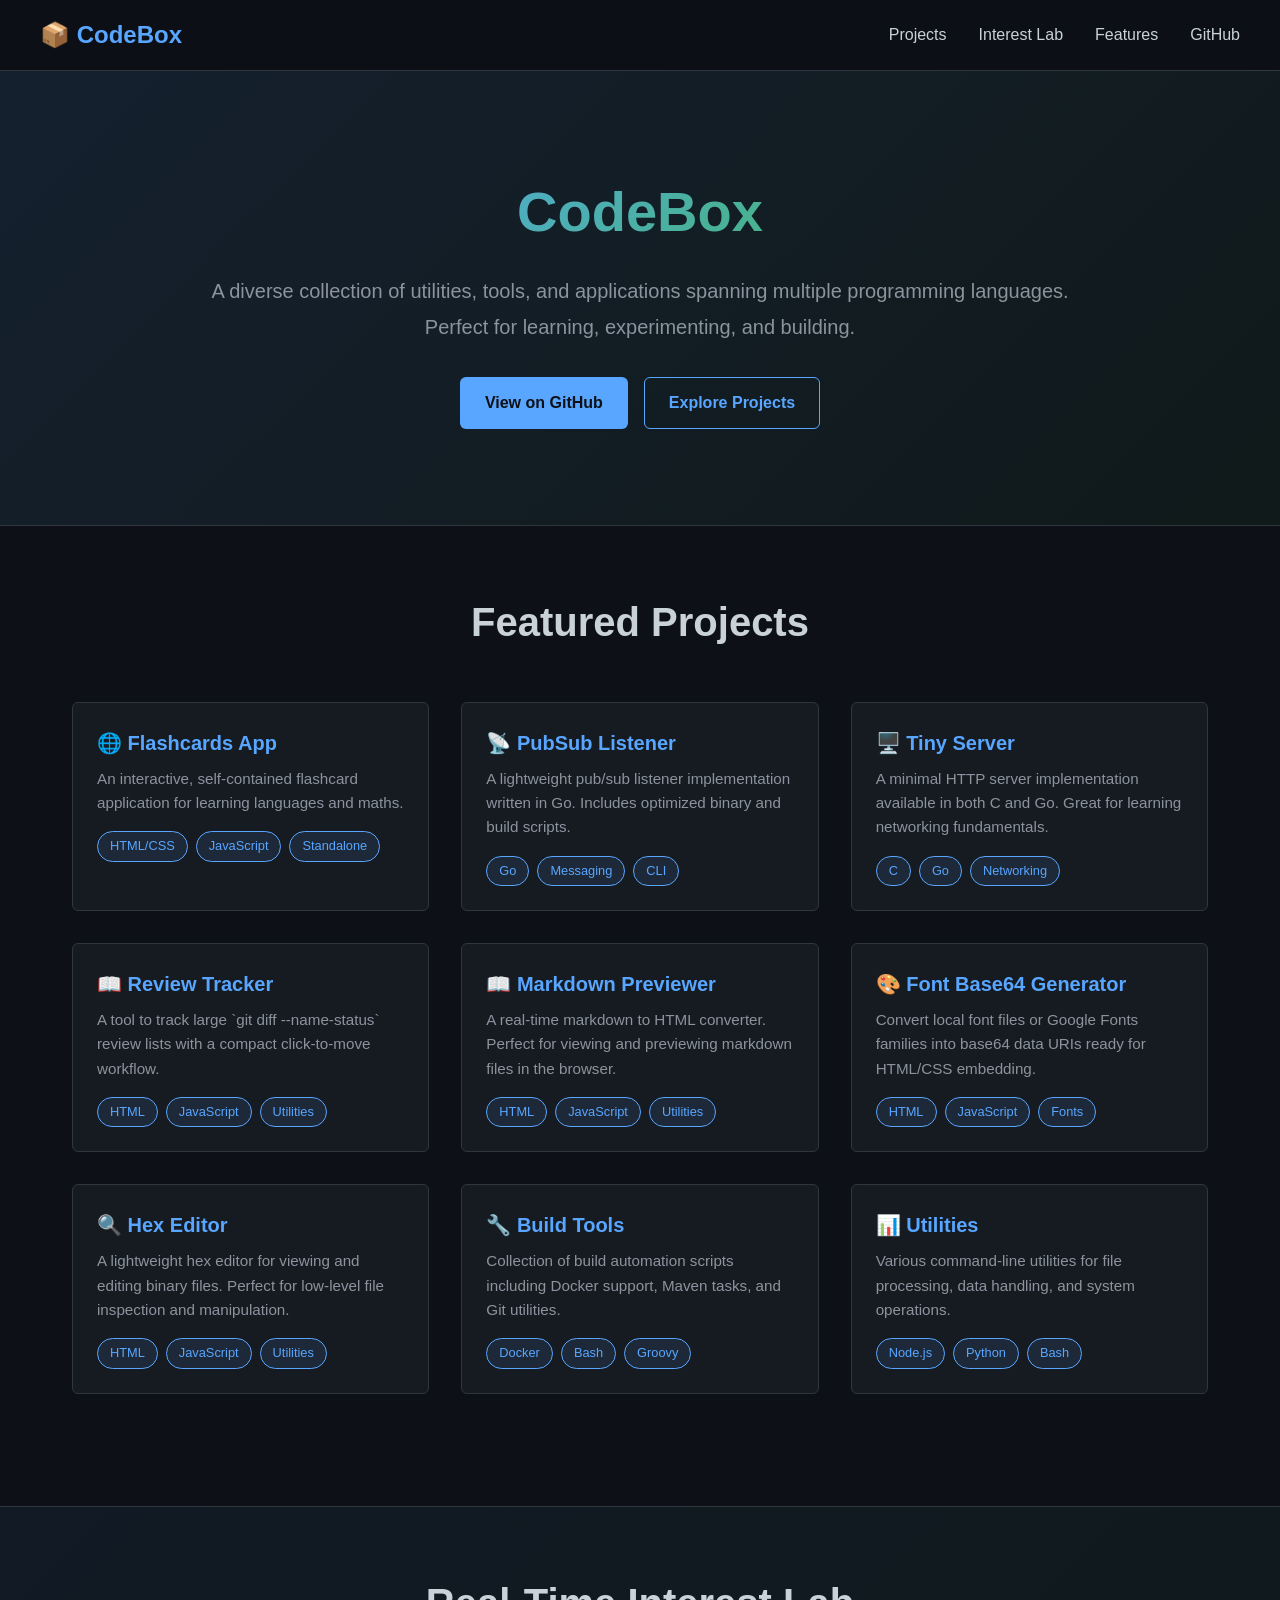
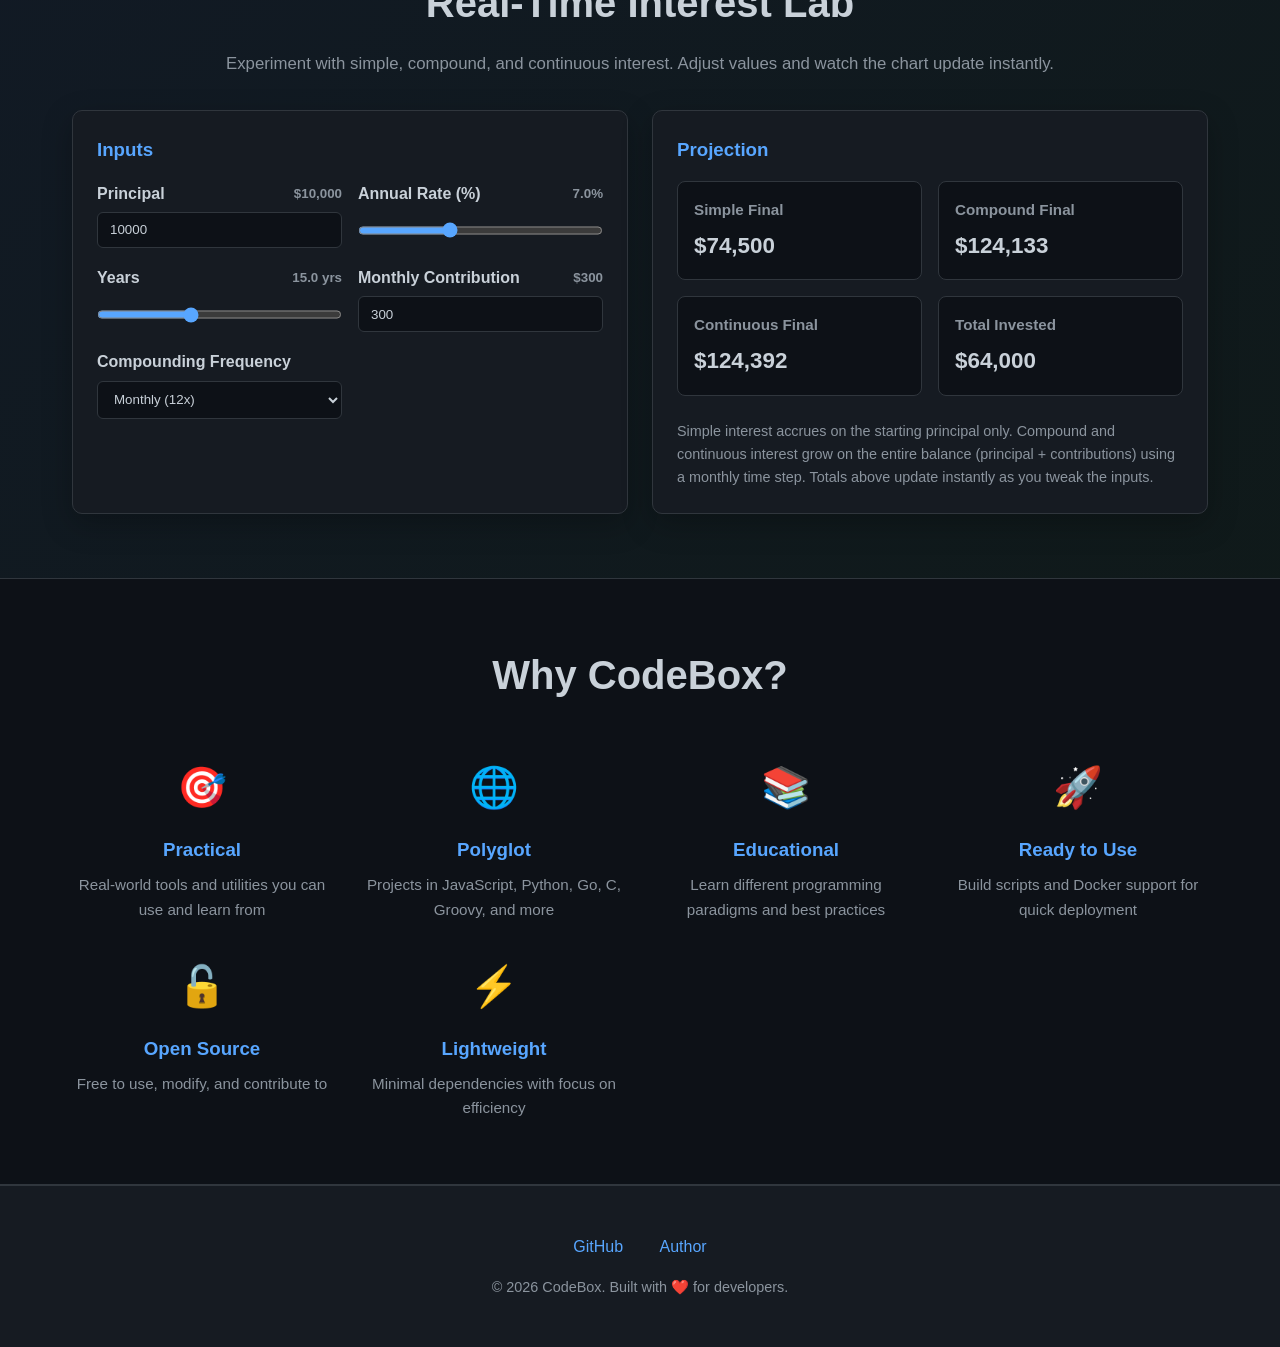
==== commit 852ac345: "Update Flashcards App project as SPA" ====
--- a/docs/index.html
+++ b/docs/index.html
@@ -534,15 +534,15 @@
         <div class="container">
             <h2 class="section-title">Featured Projects</h2>
             <div class="projects-grid">
-                <div class="project-card">
+                <a class="project-card project-card-link" href="flashcards.html">
                     <h3>🌐 Flashcards App</h3>
-                    <p>An interactive web-based flashcard application with service worker support for offline access.</p>
+                    <p>An interactive, self-contained flashcard application for learning languages and maths.</p>
                     <div class="project-tags">
                         <span class="tag">HTML/CSS</span>
                         <span class="tag">JavaScript</span>
-                        <span class="tag">PWA</span>
-                    </div>
-                </div>
+                        <span class="tag">Standalone</span>
+                    </div>
+                </a>
 
                 <div class="project-card">
                     <h3>📡 PubSub Listener</h3>
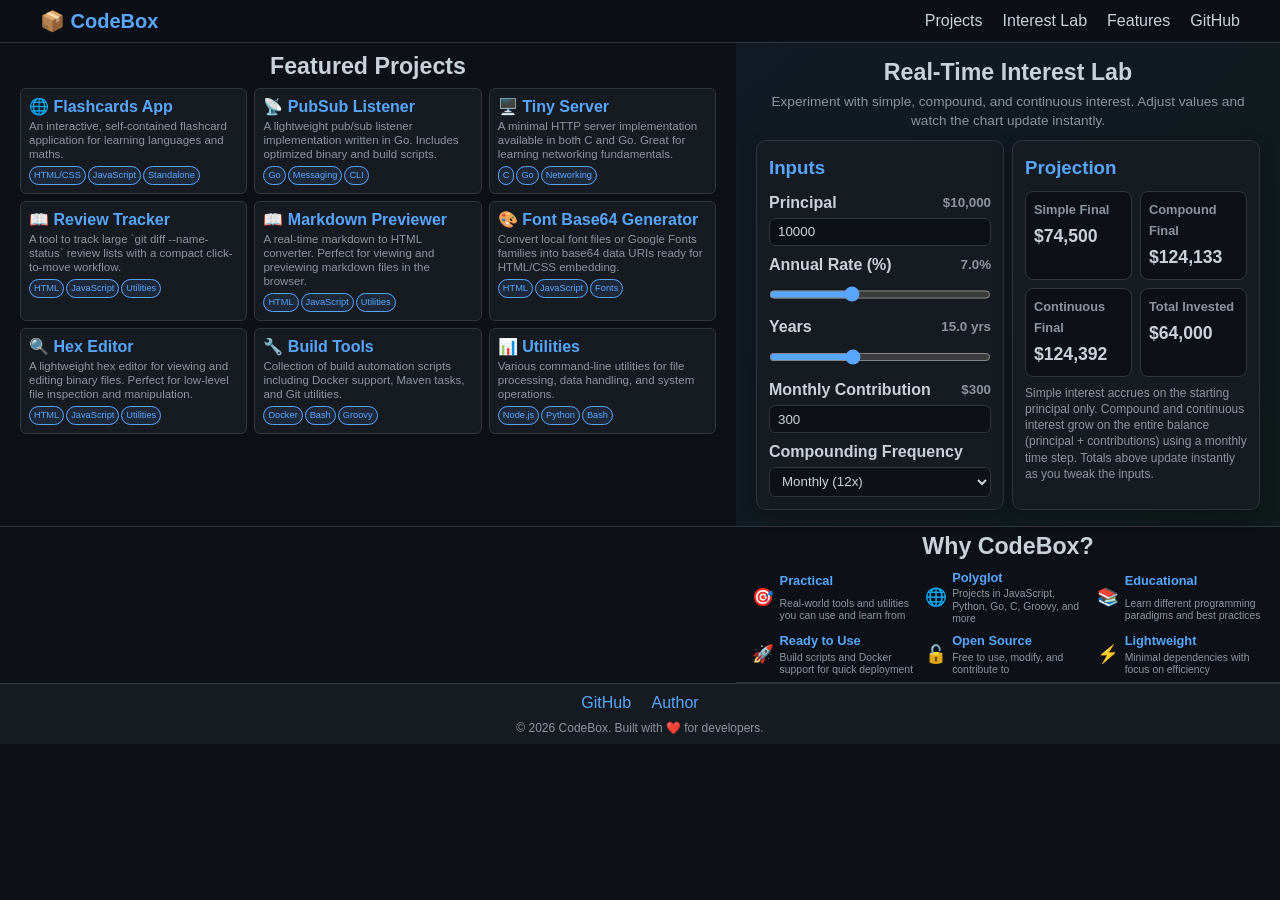
==== commit fa0be46b: "Refactor layout and styles for improved responsiveness and UI consistency" ====
--- a/docs/index.html
+++ b/docs/index.html
@@ -32,16 +32,20 @@
             background-color: var(--primary);
             color: var(--text);
             line-height: 1.6;
+            display: grid;
+            grid-template-columns: minmax(0, 1.15fr) minmax(360px, 0.85fr);
+            align-content: start;
         }
 
         /* Navigation */
         nav {
+            grid-column: 1 / -1;
             position: sticky;
             top: 0;
             background: rgba(13, 17, 23, 0.95);
             backdrop-filter: blur(10px);
             border-bottom: 1px solid var(--border);
-            padding: 1rem 2rem;
+            padding: 0.3rem 1rem;
             z-index: 1000;
         }
 
@@ -54,7 +58,7 @@
         }
 
         .nav-logo {
-            font-size: 1.5rem;
+            font-size: 1.25rem;
             font-weight: bold;
             color: var(--accent);
             text-decoration: none;
@@ -62,7 +66,7 @@
 
         .nav-links {
             display: flex;
-            gap: 2rem;
+            gap: 1.25rem;
             list-style: none;
         }
 
@@ -76,104 +80,40 @@
             color: var(--accent-hover);
         }
 
-        /* Hero Section */
-        .hero {
-            background: linear-gradient(135deg, rgba(88, 166, 255, 0.1) 0%, rgba(63, 185, 80, 0.05) 100%);
-            border-bottom: 1px solid var(--border);
-            padding: 6rem 2rem;
-            text-align: center;
-        }
-
-        .hero-container {
-            max-width: 900px;
-            margin: 0 auto;
-        }
-
-        .hero h1 {
-            font-size: 3.5rem;
-            margin-bottom: 1rem;
-            background: linear-gradient(135deg, var(--accent) 0%, var(--success) 100%);
-            -webkit-background-clip: text;
-            -webkit-text-fill-color: transparent;
-            background-clip: text;
-        }
-
-        .hero p {
-            font-size: 1.25rem;
-            color: var(--text-secondary);
-            margin-bottom: 2rem;
-            line-height: 1.8;
-        }
-
-        .hero-buttons {
-            display: flex;
-            gap: 1rem;
-            justify-content: center;
-            flex-wrap: wrap;
-        }
-
-        .btn {
-            padding: 0.75rem 1.5rem;
-            border-radius: 6px;
-            text-decoration: none;
-            font-weight: 600;
-            transition: all 0.3s;
-            border: 1px solid transparent;
-            cursor: pointer;
-        }
-
-        .btn-primary {
-            background-color: var(--accent);
-            color: var(--primary);
-        }
-
-        .btn-primary:hover {
-            background-color: var(--accent-hover);
-            transform: translateY(-2px);
-        }
-
-        .btn-secondary {
-            background-color: transparent;
-            color: var(--accent);
-            border-color: var(--accent);
-        }
-
-        .btn-secondary:hover {
-            background-color: rgba(88, 166, 255, 0.1);
-            transform: translateY(-2px);
-        }
-
         /* Main Content */
         .container {
-            max-width: 1200px;
+            max-width: 100%;
             margin: 0 auto;
-            padding: 0 2rem;
+            padding: 0;
         }
 
         /* Projects Section */
         .projects {
-            padding: 4rem 2rem;
+            grid-column: 1;
+            min-width: 0;
+            padding: 0.65rem 1.25rem;
             border-bottom: 1px solid var(--border);
         }
 
         .section-title {
-            font-size: 2.5rem;
-            margin-bottom: 3rem;
+            font-size: 1.45rem;
+            line-height: 1.2;
+            margin-bottom: 0.45rem;
             text-align: center;
         }
 
         .projects-grid {
             display: grid;
-            grid-template-columns: repeat(auto-fit, minmax(300px, 1fr));
-            gap: 2rem;
-            margin-bottom: 3rem;
+            grid-template-columns: repeat(3, minmax(0, 1fr));
+            gap: 0.45rem;
+            margin-bottom: 0;
         }
 
         .project-card {
             background: var(--secondary);
             border: 1px solid var(--border);
             border-radius: 6px;
-            padding: 1.5rem;
+            padding: 0.5rem;
             transition: all 0.3s;
             position: relative;
             overflow: hidden;
@@ -210,67 +150,79 @@
 
         .project-card h3 {
             color: var(--accent);
-            margin-bottom: 0.5rem;
-            font-size: 1.25rem;
+            margin-bottom: 0.25rem;
+            font-size: 1rem;
+            line-height: 1.2;
         }
 
         .project-card p {
             color: var(--text-secondary);
-            margin-bottom: 1rem;
-            font-size: 0.95rem;
+            margin-bottom: 0.3rem;
+            font-size: 0.72rem;
+            line-height: 1.2;
         }
 
         .project-tags {
             display: flex;
-            gap: 0.5rem;
-            flex-wrap: wrap;
+            gap: 0.12rem;
+            flex-wrap: nowrap;
         }
 
         .tag {
             background: rgba(88, 166, 255, 0.1);
             color: var(--accent);
-            padding: 0.25rem 0.75rem;
+            padding: 0.05rem 0.25rem;
             border-radius: 20px;
-            font-size: 0.8rem;
+            font-size: 0.58rem;
             border: 1px solid var(--accent);
         }
 
         /* Features Section */
         .features {
-            padding: 4rem 2rem;
+            grid-column: 2;
+            padding: 0.35rem 1rem;
             border-bottom: 1px solid var(--border);
         }
 
         .features-grid {
             display: grid;
-            grid-template-columns: repeat(auto-fit, minmax(250px, 1fr));
-            gap: 2rem;
+            grid-template-columns: repeat(3, minmax(0, 1fr));
+            gap: 0.35rem;
         }
 
         .feature-item {
-            text-align: center;
+            display: grid;
+            grid-template-columns: auto 1fr;
+            align-items: center;
+            column-gap: 0.35rem;
+            text-align: left;
         }
 
         .feature-icon {
-            font-size: 2.5rem;
-            margin-bottom: 1rem;
+            grid-row: 1 / 3;
+            font-size: 1.1rem;
+            margin-bottom: 0;
         }
 
         .feature-item h3 {
-            margin-bottom: 0.5rem;
+            margin-bottom: 0;
+            font-size: 0.8rem;
             color: var(--accent);
         }
 
         .feature-item p {
+            grid-column: 2;
             color: var(--text-secondary);
-            font-size: 0.95rem;
+            font-size: 0.65rem;
+            line-height: 1.2;
         }
 
         /* Footer */
         footer {
+            grid-column: 1 / -1;
             background: var(--secondary);
             border-top: 1px solid var(--border);
-            padding: 3rem 2rem;
+            padding: 0.35rem 1rem;
             text-align: center;
         }
 
@@ -280,13 +232,13 @@
         }
 
         .footer-links {
-            margin-bottom: 1rem;
+            margin-bottom: 0.25rem;
         }
 
         .footer-links a {
             color: var(--accent);
             text-decoration: none;
-            margin: 0 1rem;
+            margin: 0 0.5rem;
             transition: color 0.3s;
         }
 
@@ -296,56 +248,59 @@
 
         .footer-text {
             color: var(--text-secondary);
-            font-size: 0.9rem;
+            font-size: 0.75rem;
         }
 
         /* Interest Lab */
         .interest {
-            padding: 4rem 2rem;
+            grid-column: 2;
+            min-width: 0;
+            padding: 1rem 1.25rem;
             border-bottom: 1px solid var(--border);
             background: linear-gradient(135deg, rgba(88, 166, 255, 0.06) 0%, rgba(63, 185, 80, 0.05) 100%);
         }
 
         .interest .section-title {
-            margin-bottom: 1rem;
+            margin-bottom: 0.35rem;
         }
 
         .section-lead {
             color: var(--text-secondary);
             text-align: center;
-            margin-bottom: 2rem;
-            font-size: 1.05rem;
+            margin-bottom: 0.65rem;
+            font-size: 0.85rem;
+            line-height: 1.4;
         }
 
         .interest-grid {
             display: grid;
-            grid-template-columns: repeat(auto-fit, minmax(320px, 1fr));
-            gap: 1.5rem;
+            grid-template-columns: repeat(2, minmax(0, 1fr));
+            gap: 0.5rem;
         }
 
         .panel {
             background: var(--secondary);
             border: 1px solid var(--border);
             border-radius: 10px;
-            padding: 1.5rem;
-            box-shadow: 0 10px 30px rgba(0, 0, 0, 0.25);
+            padding: 0.75rem;
+            box-shadow: 0 6px 18px rgba(0, 0, 0, 0.2);
         }
 
         .panel h3 {
             color: var(--accent);
-            margin-bottom: 1rem;
+            margin-bottom: 0.4rem;
         }
 
         .controls-grid {
             display: grid;
-            grid-template-columns: repeat(auto-fit, minmax(240px, 1fr));
-            gap: 1rem;
+            grid-template-columns: 1fr;
+            gap: 0.35rem;
         }
 
         .field {
             display: flex;
             flex-direction: column;
-            gap: 0.35rem;
+            gap: 0.15rem;
         }
 
         .field label {
@@ -365,7 +320,7 @@
             background: var(--primary);
             border: 1px solid var(--border);
             color: var(--text);
-            padding: 0.6rem 0.75rem;
+            padding: 0.35rem 0.5rem;
             border-radius: 6px;
             outline: none;
         }
@@ -377,15 +332,15 @@
 
         .chips {
             display: flex;
-            gap: 0.5rem;
+            gap: 0.35rem;
             flex-wrap: wrap;
-            margin: 1rem 0 0.5rem;
+            margin: 0.5rem 0 0.25rem;
         }
 
         .chip {
             background: rgba(88, 166, 255, 0.12);
             color: var(--accent);
-            padding: 0.4rem 0.75rem;
+            padding: 0.25rem 0.55rem;
             border-radius: 999px;
             border: 1px solid var(--border);
             font-size: 0.85rem;
@@ -394,68 +349,69 @@
 
         .results-grid {
             display: grid;
-            grid-template-columns: repeat(auto-fit, minmax(200px, 1fr));
-            gap: 1rem;
-            margin: 1rem 0 1.5rem;
+            grid-template-columns: repeat(2, minmax(0, 1fr));
+            gap: 0.5rem;
+            margin: 0.5rem 0;
         }
 
         .metric {
             background: var(--primary);
             border: 1px solid var(--border);
             border-radius: 8px;
-            padding: 1rem;
+            padding: 0.5rem;
         }
 
         .metric h4 {
             color: var(--text-secondary);
-            font-size: 0.95rem;
-            margin-bottom: 0.35rem;
+            font-size: 0.8rem;
+            margin-bottom: 0.1rem;
         }
 
         .metric .value {
-            font-size: 1.4rem;
+            font-size: 1.1rem;
             font-weight: 700;
         }
 
         .note {
             color: var(--text-secondary);
-            font-size: 0.9rem;
-            margin-top: 0.5rem;
+            font-size: 0.75rem;
+            line-height: 1.35;
+            margin-top: 0.25rem;
         }
 
         /* Responsive */
+        @media (max-width: 1100px) {
+            body {
+                grid-template-columns: minmax(0, 1fr);
+            }
+
+            .projects,
+            .interest,
+            .features {
+                grid-column: 1;
+            }
+
+            .projects-grid {
+                grid-template-columns: repeat(auto-fit, minmax(240px, 1fr));
+            }
+
+            .features-grid {
+                grid-template-columns: repeat(auto-fit, minmax(150px, 1fr));
+            }
+
+            .controls-grid {
+                grid-template-columns: repeat(3, minmax(0, 1fr));
+            }
+        }
+
         @media (max-width: 768px) {
-            .hero h1 {
-                font-size: 2rem;
-            }
-
-            .hero p {
-                font-size: 1rem;
-            }
-
             .nav-links {
-                gap: 1rem;
+                gap: 0.65rem;
                 font-size: 0.9rem;
-            }
-
-            .hero-buttons {
-                flex-direction: column;
-            }
-
-            .btn {
-                width: 100%;
             }
 
             .projects-grid {
                 grid-template-columns: 1fr;
-                margin-left: auto;
-                margin-right: auto;
-            }
-
-            .project-card {
-                margin-left: auto;
-                margin-right: auto;
-                max-width: 100%;
             }
 
             .interest-grid {
@@ -467,16 +423,18 @@
             }
 
             .results-grid {
-                grid-template-columns: 1fr;
-            }
-
-            .panel {
-                margin-left: auto;
-                margin-right: auto;
+                grid-template-columns: repeat(2, minmax(0, 1fr));
             }
 
             .features-grid {
-                grid-template-columns: 1fr;
+                grid-template-columns: repeat(2, minmax(0, 1fr));
+            }
+
+            .projects,
+            .interest,
+            .features {
+                padding-left: 1rem;
+                padding-right: 1rem;
             }
         }
 
@@ -517,18 +475,6 @@
         </div>
     </nav>
 
-    <!-- Hero Section -->
-    <section class="hero">
-        <div class="hero-container">
-            <h1>CodeBox</h1>
-            <p>A diverse collection of utilities, tools, and applications spanning multiple programming languages. Perfect for learning, experimenting, and building.</p>
-            <div class="hero-buttons">
-                <a href="https://github.com/anusrnm/codebox" class="btn btn-primary">View on GitHub</a>
-                <a href="#projects" class="btn btn-secondary">Explore Projects</a>
-            </div>
-        </div>
-    </section>
-
     <!-- Projects Section -->
     <section class="projects" id="projects">
         <div class="container">
